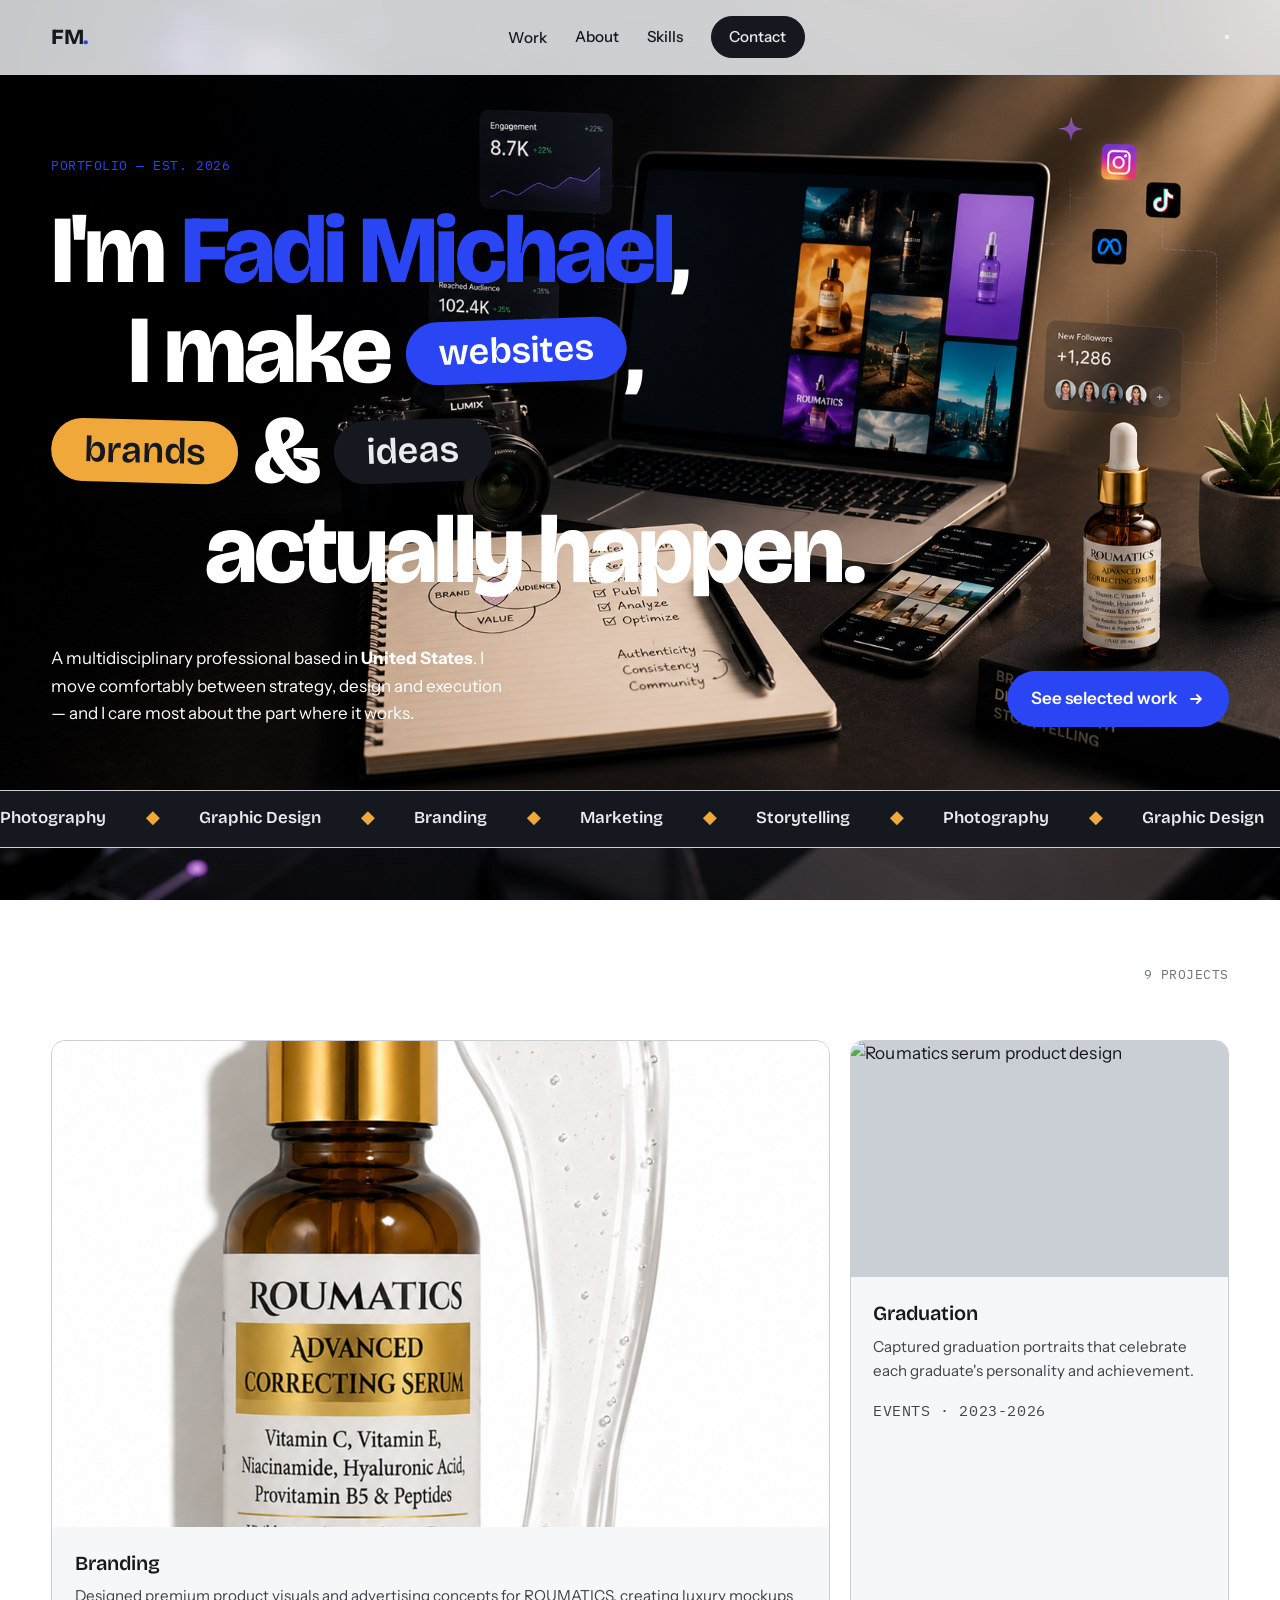
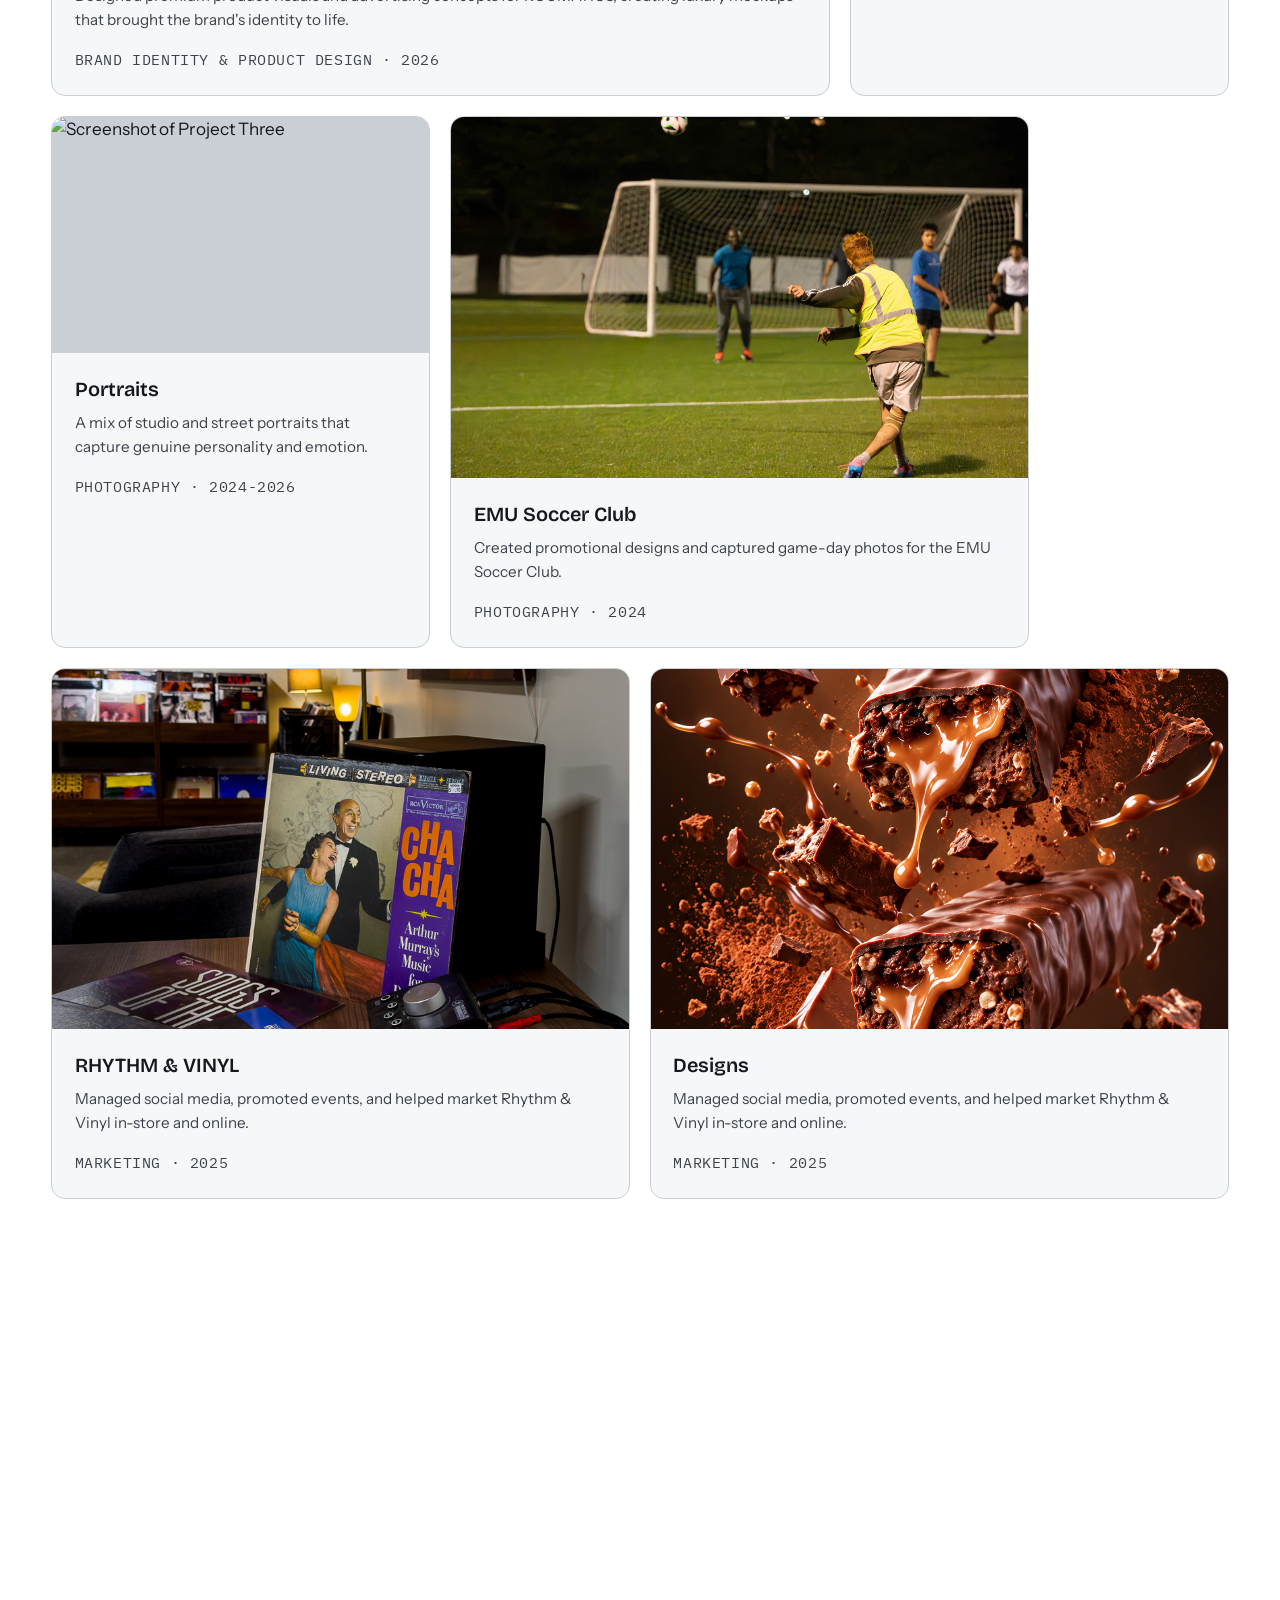
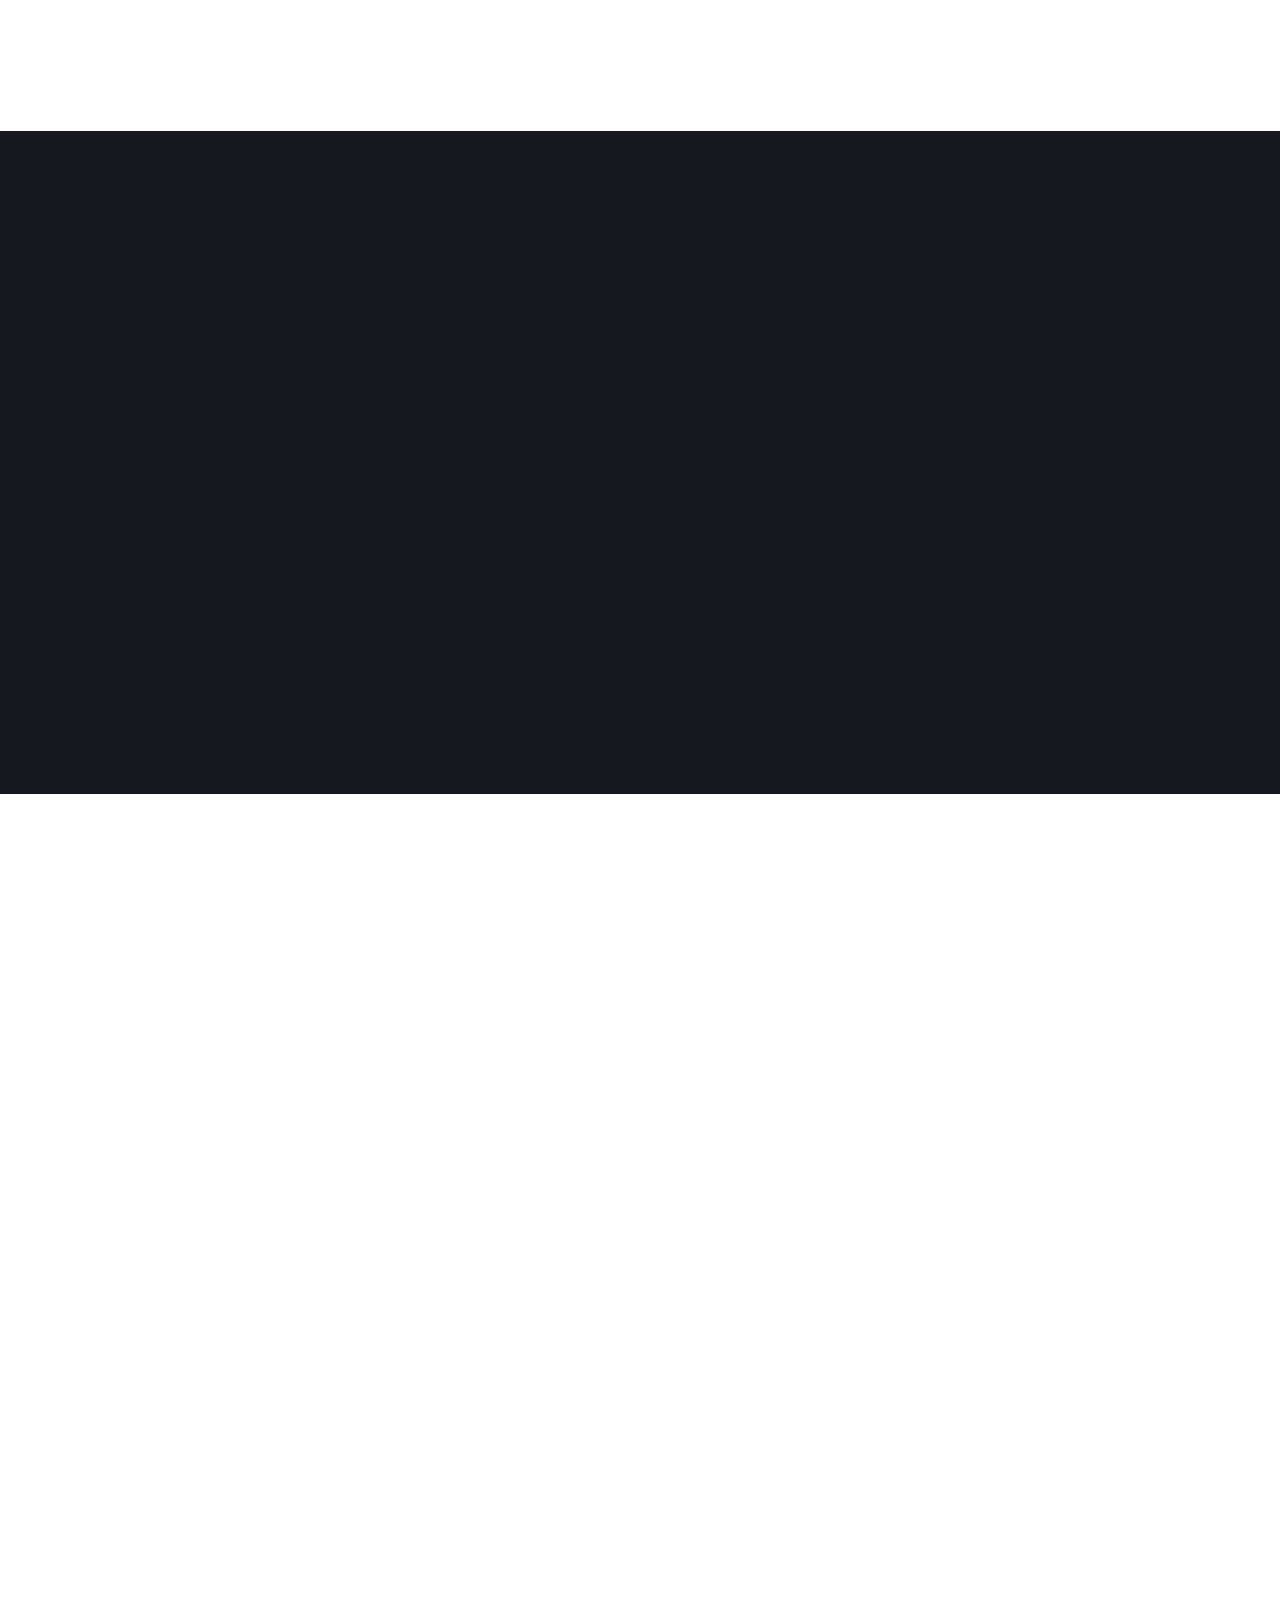
==== index.html @ 465bba5f "Move files to root" ====
<!DOCTYPE html>
<html lang="en">
<head>
  <meta charset="UTF-8" />
  <meta name="viewport" content="width=device-width, initial-scale=1.0" />
  <title>Fadi Michael — Portfolio</title>
  <meta name="description" content="Portfolio of Fadi Michael — photography, design, video, websites, and marketing." />
 
  <!-- Fonts -->
  <link rel="preconnect" href="https://fonts.googleapis.com" />
  <link rel="preconnect" href="https://fonts.gstatic.com" crossorigin />
  <link
    href="https://fonts.googleapis.com/css2?family=Bricolage+Grotesque:opsz,wght@12..96,400;12..96,600;12..96,800&family=Instrument+Sans:wght@400;500;600&family=IBM+Plex+Mono:wght@400;500&display=swap"
    rel="stylesheet"
  />
 
  <link rel="stylesheet" href="styles.css" />
</head>
<body>
 
  <!-- ============ HEADER ============ -->
  <header class="site-header">
    <a class="logo" href="#top">FM<span class="logo-dot">.</span></a>
    <nav class="site-nav" aria-label="Main navigation">
      <div class="nav-item">
        <a href="#work">Work</a>
        <div class="nav-menu">
          <a href="project-one.html">Branding</a>
          <a href="project-two.html">Graduation</a>
          <a href="project-three.html">Portraits</a>
          <a href="project-four.html">EMU Soccer Club</a>
          <a href="project-five.html">Rhythm &amp; Vinyl</a>
          <a href="project-six.html">Designs</a>
          <a href="project-seven.html">Street Photography</a>
          <a href="project-eight.html">Product Photography</a>
        </div>
      </div>
      <a href="#about">About</a>
      <a href="#skills">Skills</a>
      <a href="#contact" class="nav-cta">Contact</a>
    </nav>
    <button class="nav-toggle" aria-expanded="false" aria-label="Open menu">
      <span></span><span></span>
    </button>
  </header>
 
  <main id="top">
 
    <!-- ============ HERO ============ -->
    <section class="hero">
      <p class="hero-eyebrow mono">Portfolio — est. 2026</p>
 
      <h1 class="hero-headline">
        <span class="line">I'm <em>Fadi Michael</em>,</span>
        <span class="line">I make <span class="chip chip-blue">websites</span>,</span>
        <span class="line"><span class="chip chip-amber">brands</span> &amp; <span class="chip chip-ink">ideas</span></span>
        <span class="line">actually happen.</span>
      </h1>
 
      <div class="hero-foot">
        <p class="hero-blurb">
          A multidisciplinary professional based in <strong>United States</strong>.
          I move comfortably between strategy, design and execution —
          and I care most about the part where it works.
        </p>
        <a class="hero-cta" href="#work">
          See selected work
          <svg width="18" height="18" viewBox="0 0 18 18" fill="none" aria-hidden="true">
            <path d="M4 9h10m0 0-4-4m4 4-4 4" stroke="currentColor" stroke-width="1.8" stroke-linecap="round" stroke-linejoin="round"/>
          </svg>
        </a>
      </div>
    </section>
 
    <!-- ============ DISCIPLINE STRIP ============ -->
    <div class="marquee" aria-hidden="true">
      <div class="marquee-track">
        <span>Photography</span><span>◆</span>
        <span>Graphic Design</span><span>◆</span>
        <span>Branding</span><span>◆</span>
        <span>Marketing</span><span>◆</span>
        <span>Storytelling</span><span>◆</span>
        <span>Photography</span><span>◆</span>
        <span>Graphic Design</span><span>◆</span>
        <span>Branding</span><span>◆</span>
        <span>Marketing</span><span>◆</span>
        <span>Storytelling</span><span>◆</span>
      </div>
    </div>
 
    <!-- ============ WORK ============ -->
<section class="section" id="work">
  <div class="section-head">
    <h2>Selected work</h2>
    <p class="mono section-count">9 projects</p>
  </div>

  <div class="work-grid">

    <article class="work-card size-l">
      <a class="work-link" href="project-one.html">
        <div class="work-media">
          <img src="images/project-one/01.png" alt="Roumatics serum product design" loading="lazy" />
          <div class="work-overlay">
            <span class="overlay-btn">Visit site
              <svg width="14" height="14" viewBox="0 0 14 14" fill="none" aria-hidden="true">
                <path d="M3 11 11 3M5 3h6v6" stroke="currentColor" stroke-width="1.8" stroke-linecap="round" stroke-linejoin="round"/>
              </svg>
            </span>
          </div>
        </div>
        <div class="work-info">
          <h3><span class="u">Branding</span></h3>
          <p><span class="u">Designed premium product visuals and advertising concepts for ROUMATICS, creating luxury mockups that brought the brand's identity to life.</span></p>
          <p class="mono work-tags">Brand Identity & Product Design · 2026</p>
        </div>
      </a>
    </article>

    <article class="work-card size-s">
      <a class="work-link" href="project-two.html">
        <div class="work-media">
          <img src="images/project-two/01.jpg" alt="Roumatics serum product design" loading="lazy" />
          <div class="work-overlay">
            <span class="overlay-btn">Visit site
              <svg width="14" height="14" viewBox="0 0 14 14" fill="none" aria-hidden="true">
                <path d="M3 11 11 3M5 3h6v6" stroke="currentColor" stroke-width="1.8" stroke-linecap="round" stroke-linejoin="round"/>
              </svg>
            </span>
          </div>
        </div>
        <div class="work-info">
          <h3><span class="u">Graduation </span></h3>
          <p><span class="u">Captured graduation portraits that celebrate each graduate's personality and achievement.</span></p>
          <p class="mono work-tags">Events · 2023-2026</p>
        </div>
      </a>
    </article>

    <article class="work-card size-s card-light">
      <a class="work-link" href="project-three.html">
        <div class="work-media">
          <img src="images/project-three/01.JPG" alt="Screenshot of Project Three" loading="lazy" />
          <div class="work-overlay">
            <span class="overlay-btn">Visit site
              <svg width="14" height="14" viewBox="0 0 14 14" fill="none" aria-hidden="true">
                <path d="M3 11 11 3M5 3h6v6" stroke="currentColor" stroke-width="1.8" stroke-linecap="round" stroke-linejoin="round"/>
              </svg>
            </span>
          </div>
        </div>
        <div class="work-info">
          <h3><span class="u">Portraits</span></h3>
          <p><span class="u">A mix of studio and street portraits that capture genuine personality and emotion.</span></p>
          <p class="mono work-tags">Photography · 2024-2026</p>
        </div>
      </a>
    </article>

    <article class="work-card size-m">
      <a class="work-link" href="project-four.html">
        <div class="work-media">
          <img src="images/project-four/01.jpg" alt="Screenshot of Project Four" loading="lazy" />
          <div class="work-overlay">
            <span class="overlay-btn">Visit site
              <svg width="14" height="14" viewBox="0 0 14 14" fill="none" aria-hidden="true">
                <path d="M3 11 11 3M5 3h6v6" stroke="currentColor" stroke-width="1.8" stroke-linecap="round" stroke-linejoin="round"/>
              </svg>
            </span>
          </div>
        </div>
        <div class="work-info">
          <h3><span class="u">EMU Soccer Club</span></h3>
          <p><span class="u">Created promotional designs and captured game-day photos for the EMU Soccer Club.</span></p>
          <p class="mono work-tags">Photography · 2024</p>
        </div>
      </a>
    </article>

    <article class="work-card size-m">
      <a class="work-link" href="project-five.html">
        <div class="work-media">
          <img src="images/project-five/1.jpg" alt="Screenshot of Project Five" loading="lazy" />
          <div class="work-overlay">
            <span class="overlay-btn">Visit site
              <svg width="14" height="14" viewBox="0 0 14 14" fill="none" aria-hidden="true">
                <path d="M3 11 11 3M5 3h6v6" stroke="currentColor" stroke-width="1.8" stroke-linecap="round" stroke-linejoin="round"/>
              </svg>
            </span>
          </div>
        </div>
        <div class="work-info">
          <h3><span class="u">RHYTHM & VINYL</span></h3>
          <p><span class="u">Managed social media, promoted events, and helped market Rhythm & Vinyl in-store and online.</span></p>
          <p class="mono work-tags">Marketing · 2025</p>
        </div>
      </a>
    </article>

    <article class="work-card size-m">
      <a class="work-link" href="project-six.html">
        <div class="work-media">
          <img src="images/project-six/02.png" alt="Screenshot of Project project-six" loading="lazy" />
          <div class="work-overlay">
            <span class="overlay-btn">Visit site
              <svg width="14" height="14" viewBox="0 0 14 14" fill="none" aria-hidden="true">
                <path d="M3 11 11 3M5 3h6v6" stroke="currentColor" stroke-width="1.8" stroke-linecap="round" stroke-linejoin="round"/>
              </svg>
            </span>
          </div>
        </div>
        <div class="work-info">
          <h3><span class="u">Designs</span></h3>
          <p><span class="u">Managed social media, promoted events, and helped market Rhythm & Vinyl in-store and online.</span></p>
          <p class="mono work-tags">Marketing · 2025</p>
        </div>
      </a>
    </article>

    <article class="work-card size-s">
      <a class="work-link" href="project-seven.html">
        <div class="work-media">
          <img src="images/project-seven/_DUC9323.jpg" alt="Screenshot of Project Seven" loading="lazy" />
          <div class="work-overlay">
            <span class="overlay-btn">Visit site
              <svg width="14" height="14" viewBox="0 0 14 14" fill="none" aria-hidden="true">
                <path d="M3 11 11 3M5 3h6v6" stroke="currentColor" stroke-width="1.8" stroke-linecap="round" stroke-linejoin="round"/>
              </svg>
            </span>
          </div>
        </div>
        <div class="work-info">
          <h3><span class="u">Street Photography</span></h3>
          <p><span class="u">Capturing authentic moments and everyday stories through candid street photography.</span></p>
          <p class="mono work-tags">Photography · 2024</p>
        </div>
      </a>
    </article>

    <article class="work-card size-s">
      <a class="work-link" href="project-eight.html">
        <div class="work-media">
          <img src="images/project-eight/_DSC1455.jpg" alt="Screenshot of Project Eight" loading="lazy" />
          <div class="work-overlay">
            <span class="overlay-btn">Visit site
              <svg width="14" height="14" viewBox="0 0 14 14" fill="none" aria-hidden="true">
                <path d="M3 11 11 3M5 3h6v6" stroke="currentColor" stroke-width="1.8" stroke-linecap="round" stroke-linejoin="round"/>
              </svg>
            </span>
          </div>
        </div>
        <div class="work-info">
          <h3><span class="u">Product Photography</span></h3>
          <p><span class="u">Creating clean and visually engaging product images that highlight details, design, and brand identity</span></p>
          <p class="mono work-tags">Photography · 2024</p>
        </div>
      </a>
    </article>

  </div>
</section>
    <!-- ============ ABOUT ============ -->
    <section class="section section-about" id="about">
      <div class="about-grid">
        <div class="about-portrait">
          <div class="portrait-frame">
            <img src="images/fadi.jpg" alt="Portrait of Fadi Michael" />
          </div>
        </div>
        <div class="about-text">
          <h2>About</h2>
          <p>
            I'm a visual storyteller and builder based in the US. My work spans
            photography, graphic and product design, video editing, and building
            websites — including this one, which I coded from scratch, line by
            line. I don't just imagine ideas; I make them.
          </p>
          <p>
            My background in marketing shapes everything I create. A photo, a
            product, a video, or a webpage isn't finished when it looks good —
            it's finished when it connects with people and moves them to act.
            This portfolio is my journey, my range, and the standard I hold my
            work to.
          </p>
          <ul class="about-facts mono">
            <li><span>Location</span>United States</li>
            <li><span>Experience</span>4 years</li>
            <li><span>Currently</span>Open to work</li>
          </ul>
        </div>
      </div>
    </section>
 
    <!-- ============ SKILLS ============ -->
    <section class="section" id="skills">
      <div class="section-head">
        <h2>What I Do</h2>
      </div>
    
      <div class="skills-grid">
        <div class="skill">
          <h3>Branding & Marketing Strategy</h3>
          <p>I develop marketing strategies that help brands connect with their audience through thoughtful branding, campaign planning, and digital marketing.</p>
        </div>
    
        <div class="skill">
          <h3>Graphic Design & Visual Identity</h3>
          <p>I create clean, modern visuals including logos, social media content, advertisements, and brand assets that communicate a consistent identity.</p>
        </div>
    
        <div class="skill">
          <h3>Photography & Creative Direction</h3>
          <p>I produce professional product and lifestyle photography, combining lighting, composition, and editing to create visuals that capture attention.</p>
        </div>
    
        <div class="skill">
          <h3>Web Design & Front-End Development</h3>
          <p>I build responsive websites using HTML, CSS, and JavaScript, focusing on user experience, performance, and modern design principles.</p>
        </div>
      </div>
    </section>
 
    <!-- ============ CONTACT ============ -->
    <section class="section section-contact" id="contact">
      <h2 class="contact-headline">Let's make<br />something <em>happen</em>.</h2>
      <a class="contact-email" href="mailto:fadimichaelmedia@gmail.com">Email</a>
      <div class="contact-links mono">
        <a href="https://www.linkedin.com/in/fadi-michael-1644162bb" target="_blank" rel="noopener">LinkedIn</a>
        <a href="https://www.instagram.com/FADI.M.PHOTOGRAPHY" target="_blank" rel="noopener">Instagram</a>
        <a href="cv/fadi-michael-cv.pdf" target="_blank" rel="noopener">CV / Resume</a>
      </div>
 
  <footer class="site-footer mono">
    <p>© <span id="year"></span> Fadi Michael</p>
    <p>Built by hand, with care.</p>
  </footer>
 
  <script src="script.js"></script>
</body>
</html>
---- styles.css ----
/* ============================================================
   FACETS — portfolio starter
   Palette
   --paper   #E9ECEE  cool gallery gray
   --ink     #15191F  deep ink (text)
   --blue    #2A46F4  electric ultramarine (primary accent)
   --amber   #F0A83B  warm counterpoint (use sparingly)
   --line    #C9CFD4  hairline gray
   ============================================================ */

   :root {
    --paper: #e9ecee;
    --ink: #15191f;
    --blue: #2a46f4;
    --amber: #f0a83b;
    --line: #c9cfd4;
    --card: #f6f7f8;
  
    --font-display: "Bricolage Grotesque", sans-serif;
    --font-body: "Instrument Sans", sans-serif;
    --font-mono: "IBM Plex Mono", monospace;
  
    --pad: clamp(1.25rem, 4vw, 4rem);
    --radius: 14px;
  }
  
  * { box-sizing: border-box; margin: 0; padding: 0; }
  
  html { scroll-behavior: smooth; }
  
  body {
    background-image: url("images/page-background.png");
    background-size: cover;
    background-position: center;
    background-repeat: no-repeat;
    background-attachment: fixed;
    color: var(--ink);
    font-family: var(--font-body);
    font-size: 1.0625rem;
    line-height: 1.6;
    -webkit-font-smoothing: antialiased;
  }
  
  .mono {
    font-family: var(--font-mono);
    font-size: 0.8125rem;
    letter-spacing: 0.04em;
    text-transform: uppercase;
  }
  
  a { color: inherit; }
  
  :focus-visible {
    outline: 2px solid var(--blue);
    outline-offset: 3px;
    border-radius: 2px;
  }
  
  h1, h2, h3 { font-family: var(--font-display); }
  
  /* ============ HEADER ============ */
  
  .site-header {
    position: sticky;
    top: 0;
    z-index: 50;
    display: flex;
    align-items: center;
    justify-content: space-between;
    padding: 1rem var(--pad);
    background: color-mix(in srgb, var(--paper) 85%, transparent);
    backdrop-filter: blur(10px);
    border-bottom: 1px solid var(--line);
  }
  
  .logo {
    font-family: var(--font-display);
    font-weight: 800;
    font-size: 1.35rem;
    text-decoration: none;
    letter-spacing: -0.02em;
  }
  .logo-dot { color: var(--blue); }
  
  .site-nav {
    display: flex;
    gap: 1.75rem;
    align-items: center;
}
  
  .site-nav a {
    text-decoration: none;
    font-weight: 500;
    font-size: 0.95rem;
    position: relative;
  }
  .site-nav a:not(.nav-cta)::after {
    content: "";
    position: absolute;
    left: 0; bottom: -4px;
    width: 100%; height: 2px;
    background: var(--blue);
    transform: scaleX(0);
    transform-origin: left;
    transition: transform 0.25s ease;
  }
  .site-nav a:not(.nav-cta):hover::after { transform: scaleX(1); }
  
  .nav-cta {
    background: var(--ink);
    color: var(--paper);
    padding: 0.5rem 1.1rem;
    border: 1px solid var(--ink);
    border-radius: 999px;
    transition: background 0.2s ease, border-color 0.2s ease;
  }
  
  .nav-cta:hover {
    background: var(--blue);
    border-color: var(--blue);
  }

  /* ============ NAV — WORK DROPDOWN ============ */

  .nav-item {
    position: relative;
  }

  .nav-menu {
    position: absolute;
    top: 100%;
    left: 50%;
    transform: translate(-50%, 6px);
    margin-top: 0.75rem;
    display: flex;
    flex-direction: column;
    gap: 0.15rem;
    min-width: 200px;
    padding: 0.5rem;
    background: var(--paper);
    border: 1px solid var(--line);
    border-radius: 12px;
    box-shadow: 0 16px 32px rgba(21, 25, 31, 0.12);
    opacity: 0;
    visibility: hidden;
    transition: opacity 0.2s ease, transform 0.2s ease, visibility 0.2s ease;
  }

  .nav-item:hover .nav-menu,
  .nav-item:focus-within .nav-menu {
    opacity: 1;
    visibility: visible;
    transform: translate(-50%, 0);
  }

  .nav-menu a {
    font-weight: 500;
    padding: 0.5rem 0.75rem;
    border-radius: 8px;
    white-space: nowrap;
  }

  .nav-menu a::after { display: none; content: none; }

  .nav-menu a:hover {
    background: color-mix(in srgb, var(--blue) 10%, transparent);
  }

  /* ============ HERO ============ */
  
  .hero {
    padding: clamp(3rem, 9vh, 7rem) var(--pad) clamp(3rem, 7vh, 5rem);
    background-image: url("images/background.png");
    background-size: cover;
    background-position: center;
    background-repeat: no-repeat;
  }
  
  .hero-eyebrow { color: var(--blue); margin-bottom: 1.5rem; }
  
  .hero-headline {
    font-size: clamp(2.4rem, 7.5vw, 6rem);
    font-weight: 800;
    line-height: 1.04;
    letter-spacing: -0.03em;
    max-width: 18ch;
    color: #ffffff
  }
  .hero-headline em {
    font-style: normal;
    color: var(--blue);
  }
  .hero-headline .line {
    display: block;
    opacity: 0;
    transform: translateY(0.4em);
    animation: rise 0.7s cubic-bezier(0.2, 0.7, 0.2, 1) forwards;
  }
  .hero-headline .line:nth-child(2) { animation-delay: 0.1s; padding-left: 0.8em; }
  .hero-headline .line:nth-child(3) { animation-delay: 0.2s; }
  .hero-headline .line:nth-child(4) { animation-delay: 0.3s; padding-left: 1.6em; }
  
  @keyframes rise {
    to { opacity: 1; transform: translateY(0); }
  }
  
  /* Chips — the signature element */
  .chip {
    display: inline-block;
    font-size: 0.38em;
    font-weight: 600;
    letter-spacing: 0;
    vertical-align: middle;
    padding: 0.35em 0.9em;
    border-radius: 999px;
    transform: rotate(-2deg) translateY(-0.15em);
    transition: transform 0.2s ease;
  }
  .chip:hover { transform: rotate(2deg) translateY(-0.25em) scale(1.05); }
  .chip-blue  { background: var(--blue);  color: #fff; }
  .chip-amber { background: var(--amber); color: var(--ink); transform: rotate(1.5deg) translateY(-0.15em); }
  .chip-ink   { background: var(--ink);   color: var(--paper); }
  
  .hero-foot {
    display: flex;
    align-items: flex-end;
    justify-content: space-between;
    gap: 2rem;
    margin-top: clamp(2rem, 5vh, 3.5rem);
    flex-wrap: wrap;
  }
  
  .hero-blurb { max-width: 42ch; color: #ffffff; }
  
  .hero-cta {
    display: inline-flex;
    align-items: center;
    gap: 0.6rem;
    text-decoration: none;
    font-weight: 600;
    background: var(--blue);
    color: #fff;
    padding: 0.9rem 1.5rem;
    border-radius: 999px;
    transition: transform 0.2s ease, background 0.2s ease;
    white-space: nowrap;
  }
  .hero-cta:hover { transform: translateY(-2px); background: #1d34cf; }
  
  /* ============ MARQUEE ============ */
  
  .marquee {
    overflow: hidden;
    border-top: 1px solid var(--line);
    border-bottom: 1px solid var(--line);
    padding: 0.9rem 0;
    background: var(--ink);
    color: var(--paper);
  }
  .marquee-track {
    display: flex;
    gap: 2.5rem;
    width: max-content;
    font-family: var(--font-display);
    font-weight: 600;
    font-size: 1.05rem;
    animation: scroll 22s linear infinite;
  }
  .marquee-track span:nth-child(even) { color: var(--amber); }
  
  @keyframes scroll {
    to { transform: translateX(-50%); }
  }
  
  /* ============ SECTIONS ============ */
  
  .section { padding: clamp(3.5rem, 9vh, 6.5rem) var(--pad); }
  
  .section-head {
    display: flex;
    align-items: baseline;
    justify-content: space-between;
    margin-bottom: 2.5rem;
  }
  .section-head h2 {
    font-size: clamp(1.8rem, 4vw, 2.8rem);
    font-weight: 800;
    letter-spacing: -0.02em;
    color: #ffffff;
  }
  
  .about-text h2 {
    font-size: clamp(1.8rem, 4vw, 2.8rem);
    font-weight: 800;
    letter-spacing: -0.02em;
  }
  
  .section-count { color: #6a727c; }
  
  /* ============ WORK GRID ============ */
  
  .work-grid {
    display: grid;
    grid-template-columns: repeat(6, 1fr);
    gap: 1.25rem;
  }
  .size-l { grid-column: span 4; }
  .size-m { grid-column: span 3; }
  .size-s { grid-column: span 2; }
  
  .work-card {
    background: var(--card);
    border: 1px solid var(--line);
    border-radius: var(--radius);
    overflow: hidden;
    transition: transform 0.25s ease, box-shadow 0.25s ease;
  }
  .work-card:hover {
    transform: translateY(-4px);
    box-shadow: 0 14px 30px rgba(21, 25, 31, 0.1);
  }
  
  .work-link {
    display: block;
    text-decoration: none;
    color: inherit;
    height: 100%;
  }
  
  .work-media {
    position: relative;           /* anchors the overlay */
    aspect-ratio: 16 / 10;
    background: var(--line);      /* shows while the image loads */
    overflow: hidden;
  }
  .work-media img {
    width: 100%;
    height: 100%;
    object-fit: cover;
    display: block;
    transform: scale(1.01);
    transition: transform 0.5s cubic-bezier(0.2, 0.7, 0.2, 1), filter 0.4s ease;
  }
  
  /* --- Hover overlay --- */
  .work-overlay {
    position: absolute;
    inset: 0;
    display: grid;
    place-items: center;
    background: linear-gradient(
      to top,
      rgba(21, 25, 31, 0.75) 0%,
      rgba(21, 25, 31, 0.25) 60%,
      rgba(21, 25, 31, 0.05) 100%
    );
    opacity: 0;
    transition: opacity 0.35s ease;
  }
  
  .overlay-btn {
    display: inline-flex;
    align-items: center;
    gap: 0.5rem;
    font-weight: 600;
    font-size: 0.95rem;
    background: var(--paper);
    color: var(--ink);
    padding: 0.65rem 1.25rem;
    border-radius: 999px;
    transform: translateY(14px);
    opacity: 0;
    transition: transform 0.35s cubic-bezier(0.2, 0.7, 0.2, 1),
                opacity 0.35s ease,
                background 0.2s ease, color 0.2s ease;
  }
  
  /* Trigger on hover AND on keyboard focus */
  .work-link:hover .work-overlay,
  .work-link:focus-visible .work-overlay {
    opacity: 1;
  }
  .work-link:hover .overlay-btn,
  .work-link:focus-visible .overlay-btn {
    transform: translateY(0);
    opacity: 1;
  }
  .work-link:hover .work-media img,
  .work-link:focus-visible .work-media img {
    transform: scale(1.07);
  }
  .overlay-btn:hover { background: var(--blue); color: #fff; }
  
  .work-info { padding: 1.25rem 1.4rem 1.5rem; }
  .work-info h3 { font-size: 1.25rem; font-weight: 600; margin-bottom: 0.35rem; }
  .work-info p { color: #3c434c; font-size: 0.95rem; }
  .work-tags { margin-top: 0.9rem; color: #6a727c; }
  
  
  
  /* --- Animated underline on card hover --- */
  .work-link .u {
    background-image: linear-gradient(var(--blue), var(--blue));
    background-repeat: no-repeat;
    background-position: 0 100%;
    background-size: 0% 2px;
    padding-bottom: 2px;
    box-decoration-break: clone;      /* underlines every line if text wraps */
    -webkit-box-decoration-break: clone;
    transition: background-size 0.45s cubic-bezier(0.2, 0.7, 0.2, 1);
  }
  .work-info p .u {
    background-image: linear-gradient(var(--amber), var(--amber));
    transition-delay: 0.08s;          /* description follows the title */
  }
  .work-link:hover .u,
  .work-link:focus-visible .u {
    background-size: 100% 2px;
  }
  
  /* ============ ABOUT ============ */
  
  .section-about {
    background: var(--ink);
    color: var(--paper);
  }
  
  .about-grid {
    display: grid;
    grid-template-columns: minmax(220px, 1fr) 2fr;
    gap: clamp(2rem, 5vw, 4.5rem);
    align-items: start;
  }
  
  .portrait-frame {
    aspect-ratio: 4 / 5;
    border-radius: var(--radius);
    background: linear-gradient(160deg, #2a46f4 0%, #15191f 80%);
    border: 1px solid #2c333d;
    display: grid;
    place-items: center;
    color: #9aa3ae;
    transform: rotate(-1.5deg);
    overflow: hidden;
  }
  .portrait-frame img {
    width: 100%;
    height: 100%;
    object-fit: cover;
    border-radius: inherit;
    display: block;
  }
  
  .about-text h2 { margin-bottom: 1.25rem; }
  .about-text p { max-width: 55ch; margin-bottom: 1rem; color: #c6ccd3; }
  
  .about-facts {
    list-style: none;
    margin-top: 2rem;
    border-top: 1px solid #2c333d;
  }
  .about-facts li {
    display: flex;
    justify-content: space-between;
    gap: 1rem;
    padding: 0.8rem 0;
    border-bottom: 1px solid #2c333d;
  }
  .about-facts li span { color: #7e8894; }
  
  /* ============ SKILLS ============ */
  
  .skills-grid {
    display: grid;
    grid-template-columns: repeat(auto-fit, minmax(240px, 1fr));
    gap: 1.25rem;
  }
  .skill {
    background: var(--card);
    border: 1px solid var(--line);
    border-radius: var(--radius);
    padding: 1.5rem;
    transition: border-color 0.2s ease;
  }
  .skill:hover { border-color: var(--blue); }
  .skill h3 { font-size: 1.15rem; font-weight: 600; margin-bottom: 0.5rem; }
  .skill p { color: #3c434c; font-size: 0.95rem; }
  

  /* ============ CONTACT ============ */
  
  .section-contact { text-align: center; }
  
  .contact-headline {
    font-size: clamp(2.4rem, 7vw, 5.5rem);
    font-weight: 800;
    letter-spacing: -0.03em;
    line-height: 1.05;
    color: #ffffff
  }
  .contact-headline em {
    font-style: normal;
    color: var(--blue);
  }
  
  .contact-email {
    display: inline-block;
    margin-top: 2rem;
    font-family: var(--font-display);
    font-size: clamp(1.2rem, 3vw, 1.8rem);
    font-weight: 600;
    text-decoration-color: var(--amber);
    text-decoration-thickness: 3px;
    text-underline-offset: 6px;
    color: #ffffff;
  }
  .contact-email:hover { color: var(--blue); }
  
  .contact-links {
    display: flex;
    justify-content: center;
    flex-wrap: wrap;
    gap: 2rem;
    margin-top: 2.5rem;
    color: #ffffff;
  }
  .contact-links a { text-decoration: none; }
  .contact-links a:hover { color: var(--blue); }
  
  /* ============ FOOTER ============ */
  
  .site-footer {
    display: flex;
    justify-content: space-between;
    flex-wrap: wrap;
    gap: 1rem;
    padding: 1.5rem var(--pad);
    border-top: 1px solid var(--line);
    color: #ffffff;
  }
  
  /* ============ SCROLL REVEAL ============ */
  
  .reveal {
    opacity: 0;
    transform: translateY(24px);
    transition: opacity 0.6s ease, transform 0.6s ease;
  }
  .reveal.visible {
    opacity: 1;
    transform: none;
  }
  
  /* ============ RESPONSIVE ============ */
  
  @media (max-width: 860px) {
    .work-grid { grid-template-columns: 1fr 1fr; }
    .size-l, .size-m, .size-s { grid-column: span 2; }
    .about-grid { grid-template-columns: 1fr; }
    .about-portrait { max-width: 320px; }
  
    .site-nav {
      position: fixed;
      inset: 0;
      background: var(--paper);
      flex-direction: column;
      justify-content: center;
      font-size: 1.4rem;
      transform: translateY(-100%);
      transition: transform 0.3s ease;
    }
    .site-nav.open { transform: translateY(0); }
  
    .nav-toggle {
      display: grid;
      gap: 6px;
      background: none;
      border: none;
      cursor: pointer;
      z-index: 60;
      padding: 6px;
    }
    .nav-toggle span {
      width: 26px;
      height: 2px;
      background: var(--ink);
      transition: transform 0.25s ease;
    }
    .nav-toggle[aria-expanded="true"] span:first-child { transform: translateY(4px) rotate(45deg); }
    .nav-toggle[aria-expanded="true"] span:last-child { transform: translateY(-4px) rotate(-45deg); }

    .nav-item {
      display: flex;
      flex-direction: column;
      align-items: center;
    }

    .nav-menu {
      position: static;
      opacity: 1;
      visibility: visible;
      transform: none;
      box-shadow: none;
      border: none;
      background: none;
      margin-top: 0.5rem;
      padding: 0;
      align-items: center;
      gap: 0.5rem;
    }

    .nav-menu a {
      font-size: 0.95rem;
      padding: 0.15rem 0;
    }
  }
  
  /* ============ REDUCED MOTION ============ */
  
  @media (prefers-reduced-motion: reduce) {
    html { scroll-behavior: auto; }
    .hero-headline .line { animation: none; opacity: 1; transform: none; }
    .marquee-track { animation: none; }
    .reveal { opacity: 1; transform: none; transition: none; }
    * { transition-duration: 0.01ms !important; }
  }
  
  /* ============================================================
     PROJECT DETAIL PAGES (project-one.html etc.)
     ============================================================ */
  
  .project-hero {
    padding: clamp(3rem, 8vh, 5.5rem) var(--pad) clamp(2rem, 5vh, 3.5rem);
    max-width: 60rem;
  }
  
  .back-link {
    display: inline-block;
    text-decoration: none;
    color: #6a727c;
    margin-bottom: 2rem;
    transition: color 0.2s ease;
  }
  .back-link:hover { color: var(--blue); }
  
  .project-title {
    font-size: clamp(2.4rem, 6.5vw, 5rem);
    font-weight: 800;
    letter-spacing: -0.03em;
    line-height: 1.05;
  }
  
  .project-intro {
    margin-top: 1.25rem;
    max-width: 55ch;
    font-size: 1.15rem;
    color: #3c434c;
  }
  
  .project-meta {
    list-style: none;
    display: flex;
    flex-wrap: wrap;
    gap: 2.5rem;
    margin-top: 2.5rem;
    padding-top: 1.5rem;
    border-top: 1px solid var(--line);
  }
  .project-meta li { display: grid; gap: 0.25rem; }
  .project-meta li span { color: #6a727c; }
  
  /* --- Page-load rise animation (project hero) --- */
  
  .ph-rise {
    opacity: 0;
    transform: translateY(0.4em);
    animation: rise 0.7s cubic-bezier(0.2, 0.7, 0.2, 1) forwards;
  }
  .project-title.ph-rise  { animation-delay: 0.08s; }
  .project-intro.ph-rise  { animation-delay: 0.18s; }
  .project-meta.ph-rise   { animation-delay: 0.28s; }
  
  /* --- Image deck: stacked cards you can flip through --- */
  
  .deck-section {
    padding: clamp(1rem, 3vh, 2rem) var(--pad) clamp(3rem, 7vh, 5rem);
    text-align: center;
  }
  
  .deck {
    position: relative;
    max-width: 760px;
    aspect-ratio: 4 / 3;
    margin: 0 auto;
  }
  
  .deck-card {
    position: absolute;
    inset: 0;
    width: 100%;
    height: 100%;
    object-fit: cover;
    border-radius: var(--radius);
    box-shadow: 0 18px 45px rgba(21, 25, 31, 0.22);
    cursor: zoom-in;
    opacity: 0;
    transform: translateY(50px);
    transition: transform 0.55s cubic-bezier(0.2, 0.7, 0.2, 1),
                opacity 0.45s ease;
  }
  
  .deck-controls {
    display: flex;
    align-items: center;
    justify-content: center;
    gap: 1.5rem;
    margin-top: 2rem;
  }
  
  .deck-btn {
    width: 46px;
    height: 46px;
    border-radius: 999px;
    border: 1px solid var(--line);
    background: var(--card);
    color: var(--ink);
    font-size: 1.15rem;
    cursor: pointer;
    transition: background 0.2s ease, color 0.2s ease, transform 0.2s ease;
  }
  .deck-btn:hover {
    background: var(--ink);
    color: var(--paper);
    transform: translateY(-2px);
  }
  
  .deck-count { color: #6a727c; min-width: 4ch; }
  .deck-hint {
    color: #9aa3ae;
    margin-top: 1rem;
    width: 100%;
    text-align: center;
    display: block;
  }  
  /* --- Story + optional video --- */
  
  .project-story {
    max-width: 62ch;
    margin: 0 auto;
    padding: 0 var(--pad) clamp(3rem, 7vh, 4.5rem);
    text-align: center;
    font-size: 1.15rem;
    color: #3c434c;
  }
  
  .project-video {
    padding: 0 var(--pad) clamp(3rem, 7vh, 5rem);
    max-width: 900px;
    margin: 0 auto;
  }
  .project-video video {
    width: 100%;
    display: block;
    border-radius: var(--radius);
    border: 1px solid var(--line);
  }
  
  /* --- Lightbox slideshow (full-screen, arrow through images) --- */
  
  .lightbox {
    position: fixed;
    inset: 0;
    z-index: 100;
    display: grid;
    place-items: center;
    padding: 3.5rem 4.5rem;
    background: rgba(21, 25, 31, 0.94);
    opacity: 0;
    pointer-events: none;
    transition: opacity 0.25s ease;
  }
  .lightbox.open { opacity: 1; pointer-events: auto; }
  
  .lightbox img {
    max-width: 100%;
    max-height: 85vh;
    border-radius: var(--radius);
  }
  
  .lb-close {
    position: absolute;
    top: 1.1rem;
    right: 1.4rem;
    background: none;
    border: none;
    color: var(--paper);
    font-size: 2.1rem;
    line-height: 1;
    cursor: pointer;
  }
  
  .lb-btn {
    position: absolute;
    top: 50%;
    transform: translateY(-50%);
    width: 50px;
    height: 50px;
    border-radius: 999px;
    border: 1px solid rgba(233, 236, 238, 0.3);
    background: rgba(233, 236, 238, 0.08);
    color: var(--paper);
    font-size: 1.25rem;
    cursor: pointer;
    transition: background 0.2s ease;
  }
  .lb-btn:hover { background: var(--blue); border-color: var(--blue); }
  .lb-prev { left: 1.25rem; }
  .lb-next { right: 1.25rem; }
  
  .lb-count {
    position: absolute;
    bottom: 1.25rem;
    left: 50%;
    transform: translateX(-50%);
    color: #9aa3ae;
  }
  
  @media (max-width: 640px) {
    .lightbox { padding: 3.5rem 0.75rem; }
    .lb-prev { left: 0.5rem; }
    .lb-next { right: 0.5rem; }
  }
  
  /* --- Next project footer link --- */
  
  .project-next {
    text-align: center;
    padding: clamp(3rem, 8vh, 5rem) var(--pad);
    border-top: 1px solid var(--line);
  }
  .project-next .mono { color: #6a727c; margin-bottom: 0.75rem; }
  
  .next-link {
    font-family: var(--font-display);
    font-size: clamp(1.8rem, 5vw, 3.2rem);
    font-weight: 800;
    letter-spacing: -0.02em;
    text-decoration: none;
    transition: color 0.2s ease;
  }
  .next-link:hover { color: var(--blue); }
  
  @media (prefers-reduced-motion: reduce) {
    .ph-rise { animation: none; opacity: 1; transform: none; }
    .deck-card { transition: opacity 0.2s ease; }
  }
  /* =========================================
   PROJECT THREE - WHITE HERO TEXT
========================================= */

.project-three .project-title {
  color: #ffffff;
}

.project-three .project-intro {
  color: #ffffff;
}

.project-three .project-meta,
.project-three .project-meta li,
.project-three .project-meta span {
  color: #ffffff;
}

.project-three .back-link {
  color: #ffffff;
}

.project-three .logo {
  color: #000000;
}
.project-three .site-nav a:not(.nav-cta) {
  color: #000000;
}
.project-three .nav-cta {
  background: #000000;
  color: #ffffff;
  border: 1px solid #000000;
}

.project-three .nav-cta:hover {
  background: var(--blue);
  border-color: var(--blue);
  color: #ffffff;
}
.project-three .project-meta {
  border-top: 1px solid rgba(255,255,255,0.18);
}
/* =========================================
   PROJECT THREE - STORY & NEXT PROJECT
========================================= */

.project-three .project-story,
.project-three .project-story p {
    color: #ffffff;
}

.project-three .project-next p {
    color: #ffffff;
}

.project-three .next-link {
    color: #ffffff;
}

.project-three .next-link:hover {
    color: #002aff;
}

/* =========================================
   PROJECT ONE - WHITE HERO TEXT
========================================= */

.project-one .project-title {
  color: #ffffff;
}

.project-one .project-intro {
  color: #ffffff;
}

.project-one .project-meta,
.project-one .project-meta li,
.project-one .project-meta span {
  color: #ffffff;
}

.project-one .project-meta {
  border-top: 1px solid rgba(255,255,255,0.18);
}

.project-one .back-link {
  color: #ffffff;
}

.project-one .project-story,
.project-one .project-story p {
  color: #ffffff;
}

.project-one .project-next p {
  color: #ffffff;
}

.project-one .next-link {
  color: #ffffff;
}

.project-one .next-link:hover {
  color: #002aff;
}

/* =========================================
   PROJECT TWO - WHITE HERO TEXT
========================================= */

.project-two .project-title {
  color: #ffffff;
}

.project-two .project-intro {
  color: #ffffff;
}

.project-two .project-meta,
.project-two .project-meta li,
.project-two .project-meta span {
  color: #ffffff;
}

.project-two .project-meta {
  border-top: 1px solid rgba(255,255,255,0.18);
}

.project-two .back-link {
  color: #ffffff;
}

.project-two .project-story,
.project-two .project-story p {
  color: #ffffff;
}

.project-two .project-next p {
  color: #ffffff;
}

.project-two .next-link {
  color: #ffffff;
}

.project-two .next-link:hover {
  color: #002aff;
}
/* =========================================
   PROJECT TWO - WHITE HERO TEXT
========================================= */

.project-five .project-title {
  color: #ffffff;
}

.project-five .project-intro {
  color: #ffffff;
}

.project-five .project-meta,
.project-five .project-meta li,
.project-five .project-meta span {
  color: #ffffff;
}

.project-five .project-meta {
  border-top: 1px solid rgba(255,255,255,0.18);
}

.project-five .back-link {
  color: #ffffff;
}

.project-five .project-story,
.project-five .project-story p {
  color: #ffffff;
}

.project-five .project-next p {
  color: #ffffff;
}

.project-five .next-link {
  color: #ffffff;
}

.project-five .next-link:hover {
  color: #002aff;
}
/* =========================================
   PROJECT FOUR - WHITE HERO TEXT
========================================= */

.project-four .project-title {
  color: #ffffff;
}

.project-four .project-intro {
  color: #ffffff;
}

.project-four .project-meta,
.project-four .project-meta li,
.project-four .project-meta span {
  color: #ffffff;
}

.project-four .project-meta {
  border-top: 1px solid rgba(255,255,255,0.18);
}

.project-four .back-link {
  color: #ffffff;
}

.project-four .project-story,
.project-four .project-story p {
  color: #ffffff;
}

.project-four .project-next p {
  color: #ffffff;
}

.project-four .next-link {
  color: #ffffff;
}

.project-four .next-link:hover {
  color: #002aff;
}
/* =========================================
   PROJECT SIX - WHITE HERO TEXT
========================================= */

.project-six .project-title {
  color: #ffffff;
}

.project-six .project-intro {
  color: #ffffff;
}

.project-six .project-meta,
.project-six .project-meta li,
.project-six .project-meta span {
  color: #ffffff;
}

.project-six .project-meta {
  border-top: 1px solid rgba(255,255,255,0.18);
}

.project-six .back-link {
  color: #ffffff;
}

.project-six .project-story,
.project-six .project-story p {
  color: #ffffff;
}

.project-six .project-next p {
  color: #ffffff;
}

.project-six .next-link {
  color: #ffffff;
}

.project-six .next-link:hover {
  color: #002aff;
}
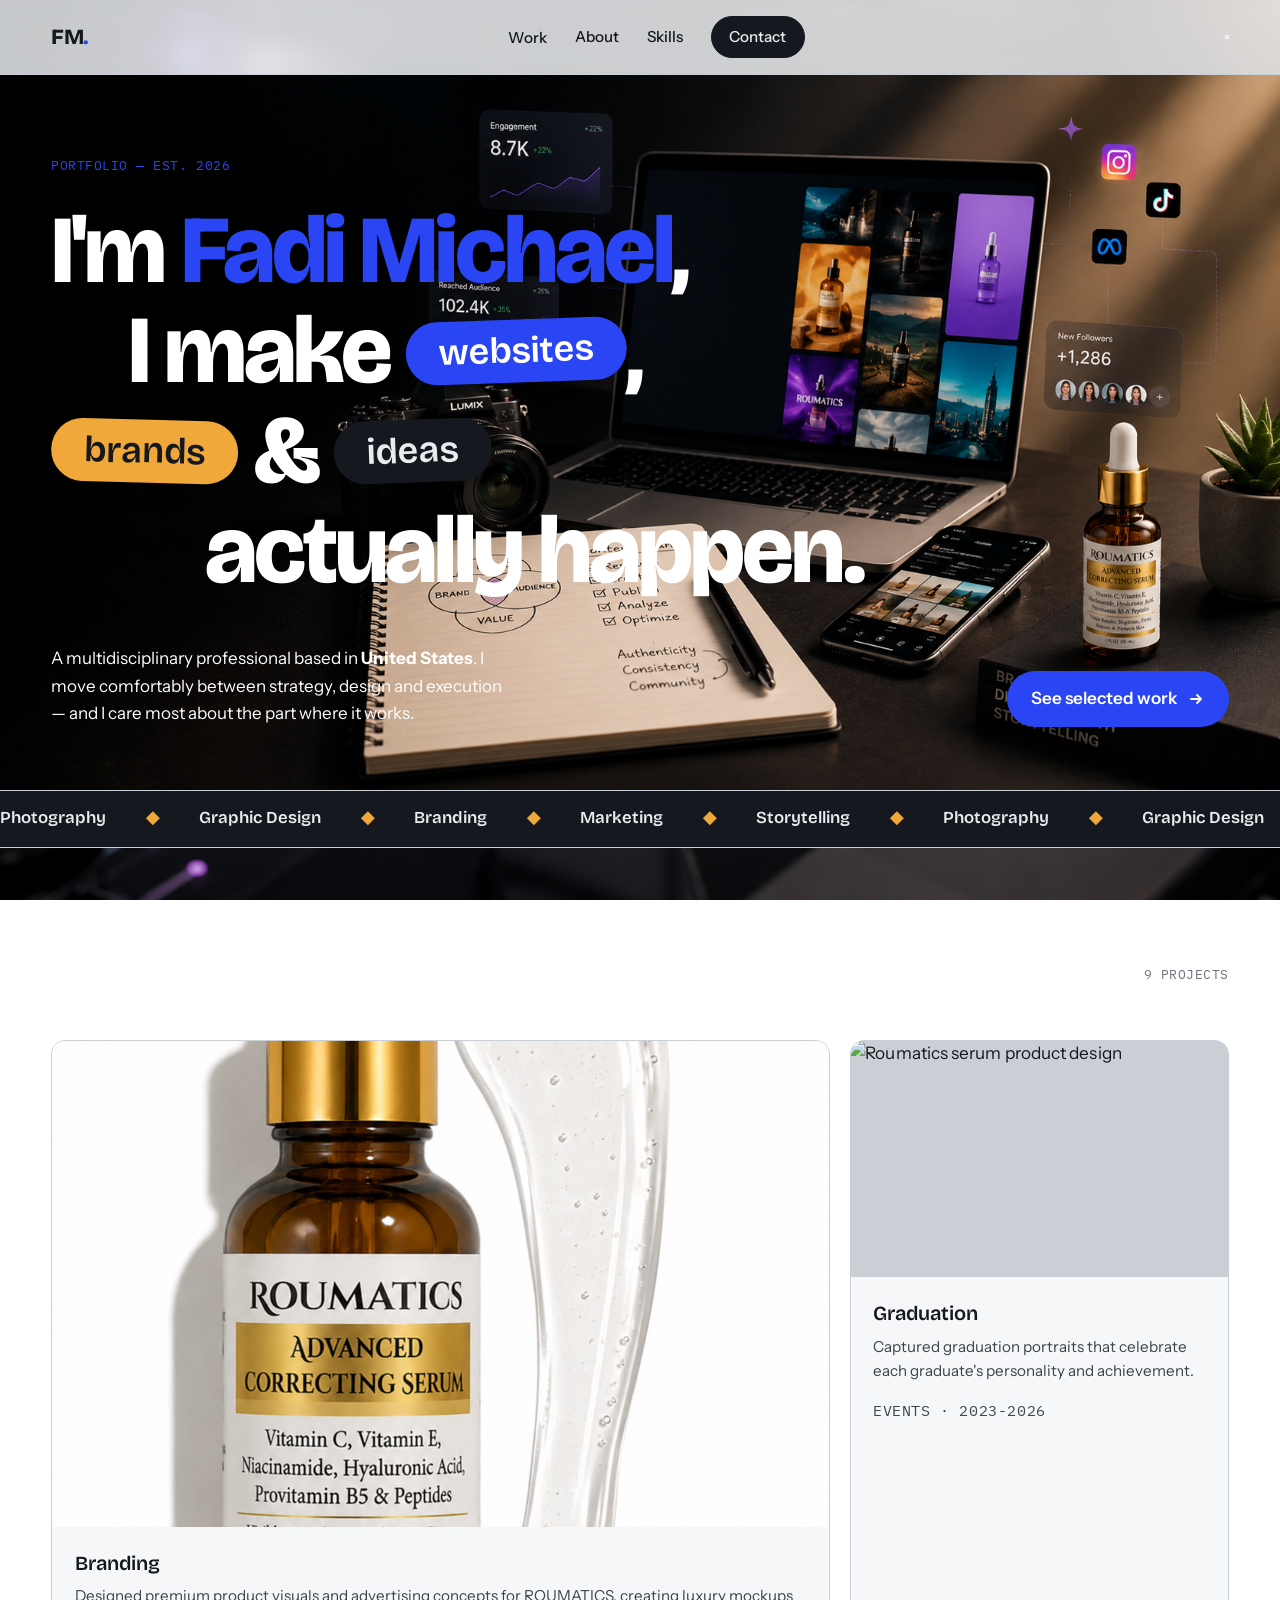
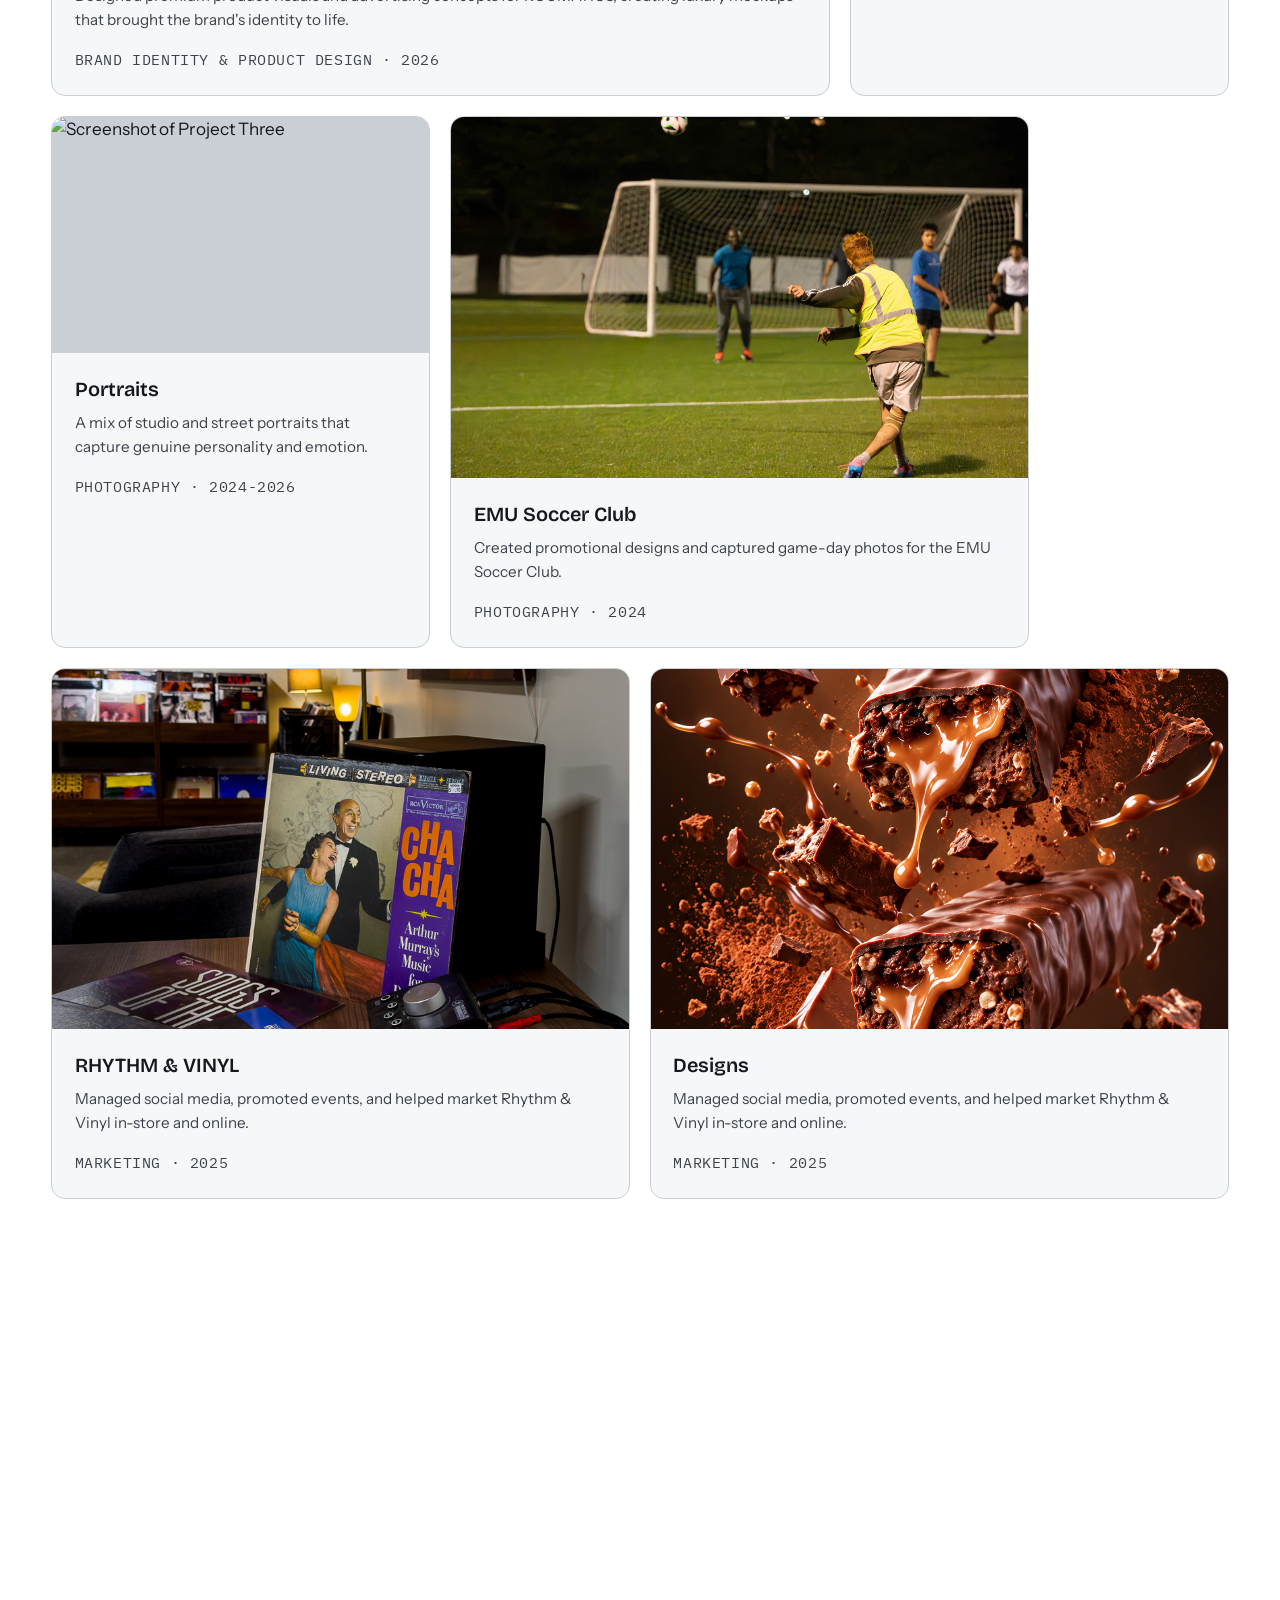
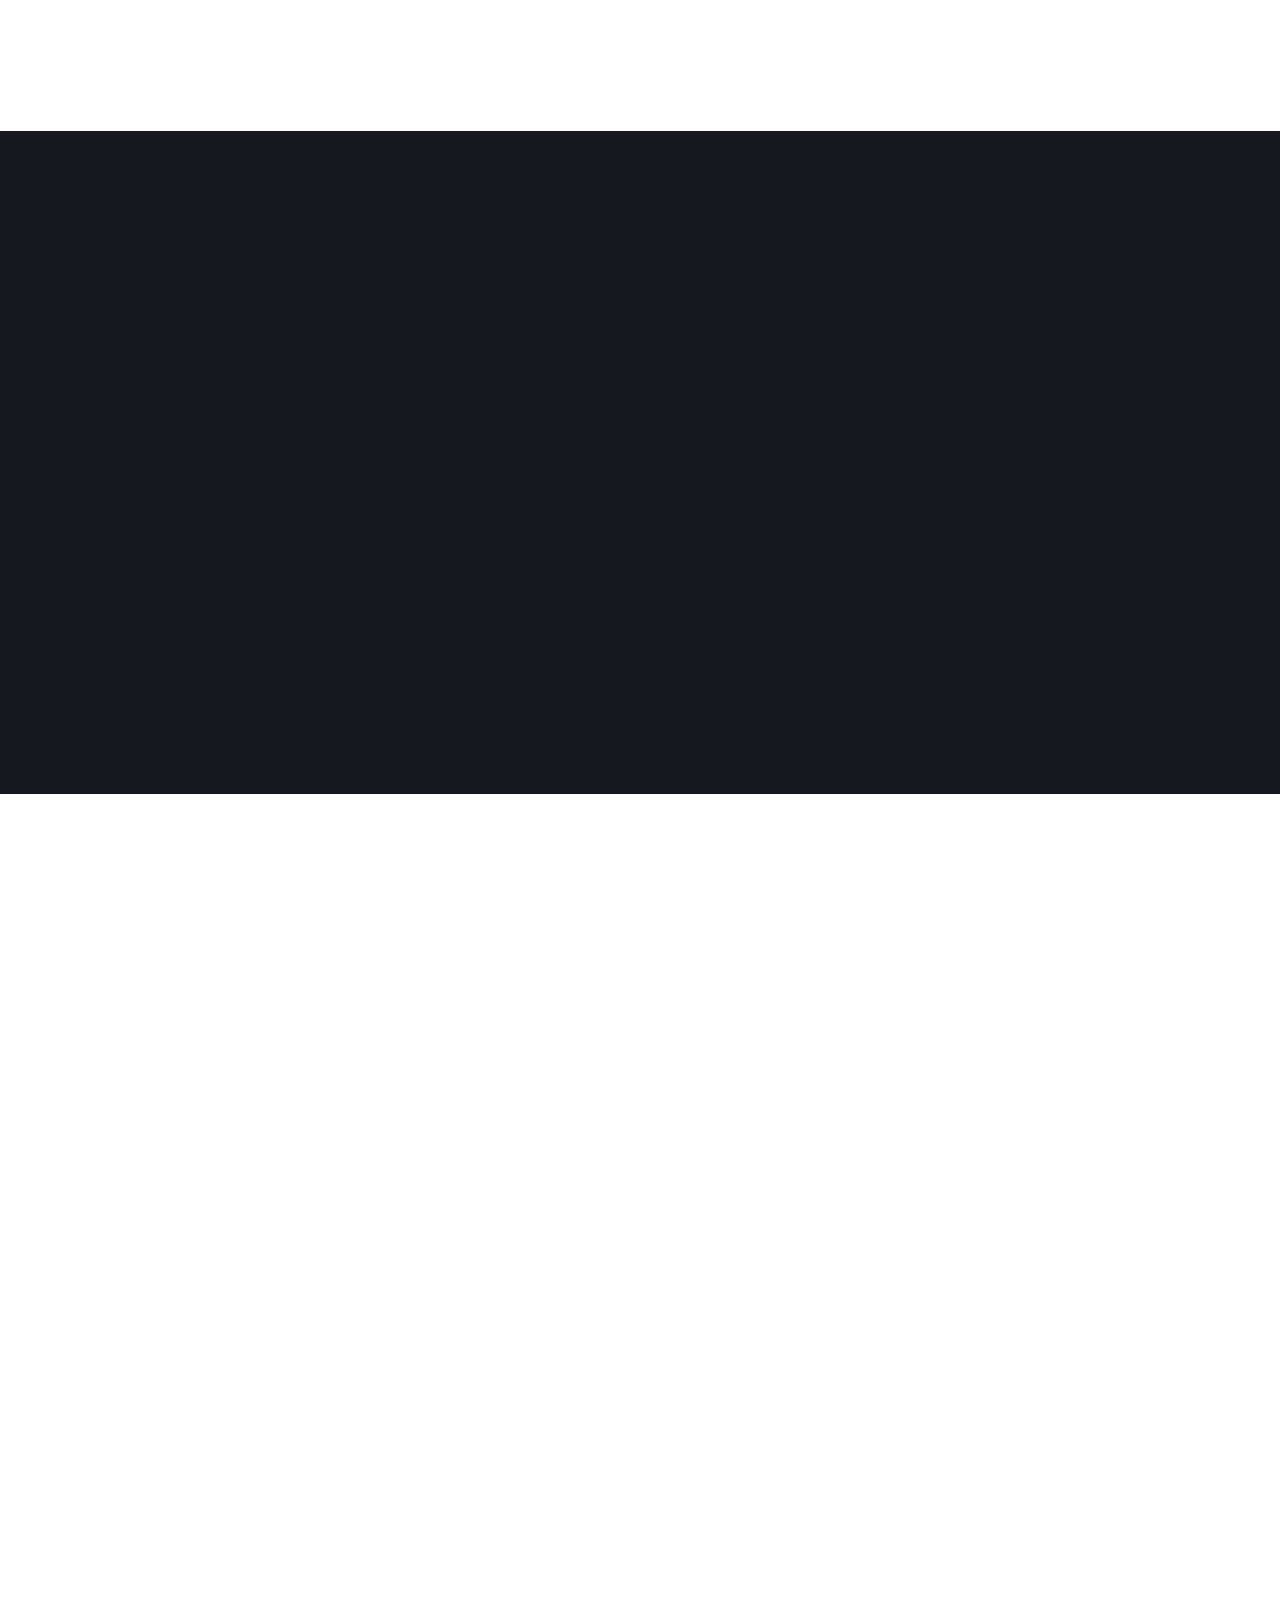
==== commit 24c42208: "Update index.html" ====
--- a/index.html
+++ b/index.html
@@ -327,7 +327,7 @@
       <div class="contact-links mono">
         <a href="https://www.linkedin.com/in/fadi-michael-1644162bb" target="_blank" rel="noopener">LinkedIn</a>
         <a href="https://www.instagram.com/FADI.M.PHOTOGRAPHY" target="_blank" rel="noopener">Instagram</a>
-        <a href="cv/fadi-michael-cv.pdf" target="_blank" rel="noopener">CV / Resume</a>
+        <a href="cv/fadimichael-cv.pdf" target="_blank" rel="noopener">CV / Resume</a>
       </div>
  
   <footer class="site-footer mono">
@@ -337,4 +337,4 @@
  
   <script src="script.js"></script>
 </body>
-</html>+</html>
--- a/styles.css
+++ b/styles.css
@@ -69,8 +69,20 @@
     justify-content: space-between;
     padding: 1rem var(--pad);
     background: color-mix(in srgb, var(--paper) 85%, transparent);
+    border-bottom: 1px solid var(--line);
+  }
+
+  /* Blur lives on a pseudo-element instead of directly on .site-header,
+     because backdrop-filter on the header would turn it into the
+     positioning anchor for any position:fixed element inside it
+     (like the mobile nav), breaking full-screen overlays. */
+  .site-header::before {
+    content: "";
+    position: absolute;
+    inset: 0;
     backdrop-filter: blur(10px);
-    border-bottom: 1px solid var(--line);
+    -webkit-backdrop-filter: blur(10px);
+    z-index: -1;
   }
   
   .logo {
@@ -1127,4 +1139,4 @@
 
 .project-six .next-link:hover {
   color: #002aff;
-}+}
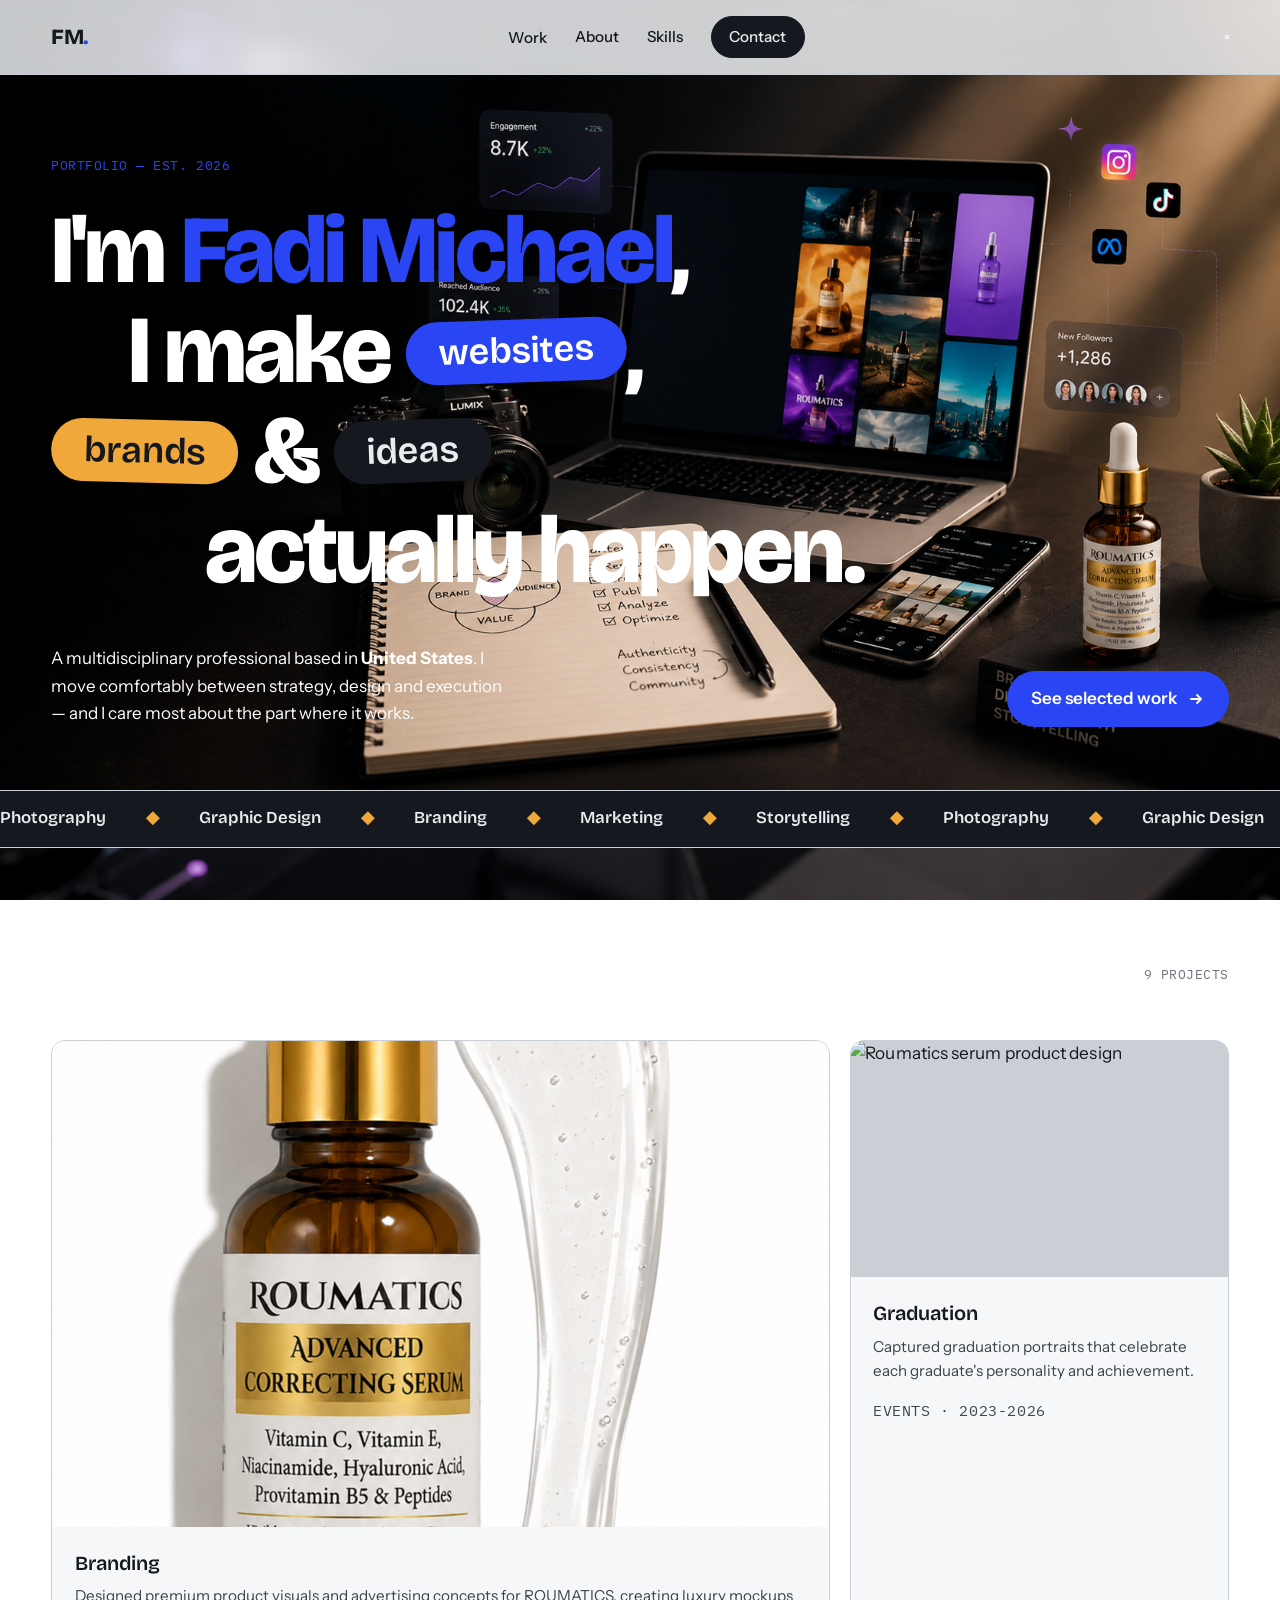
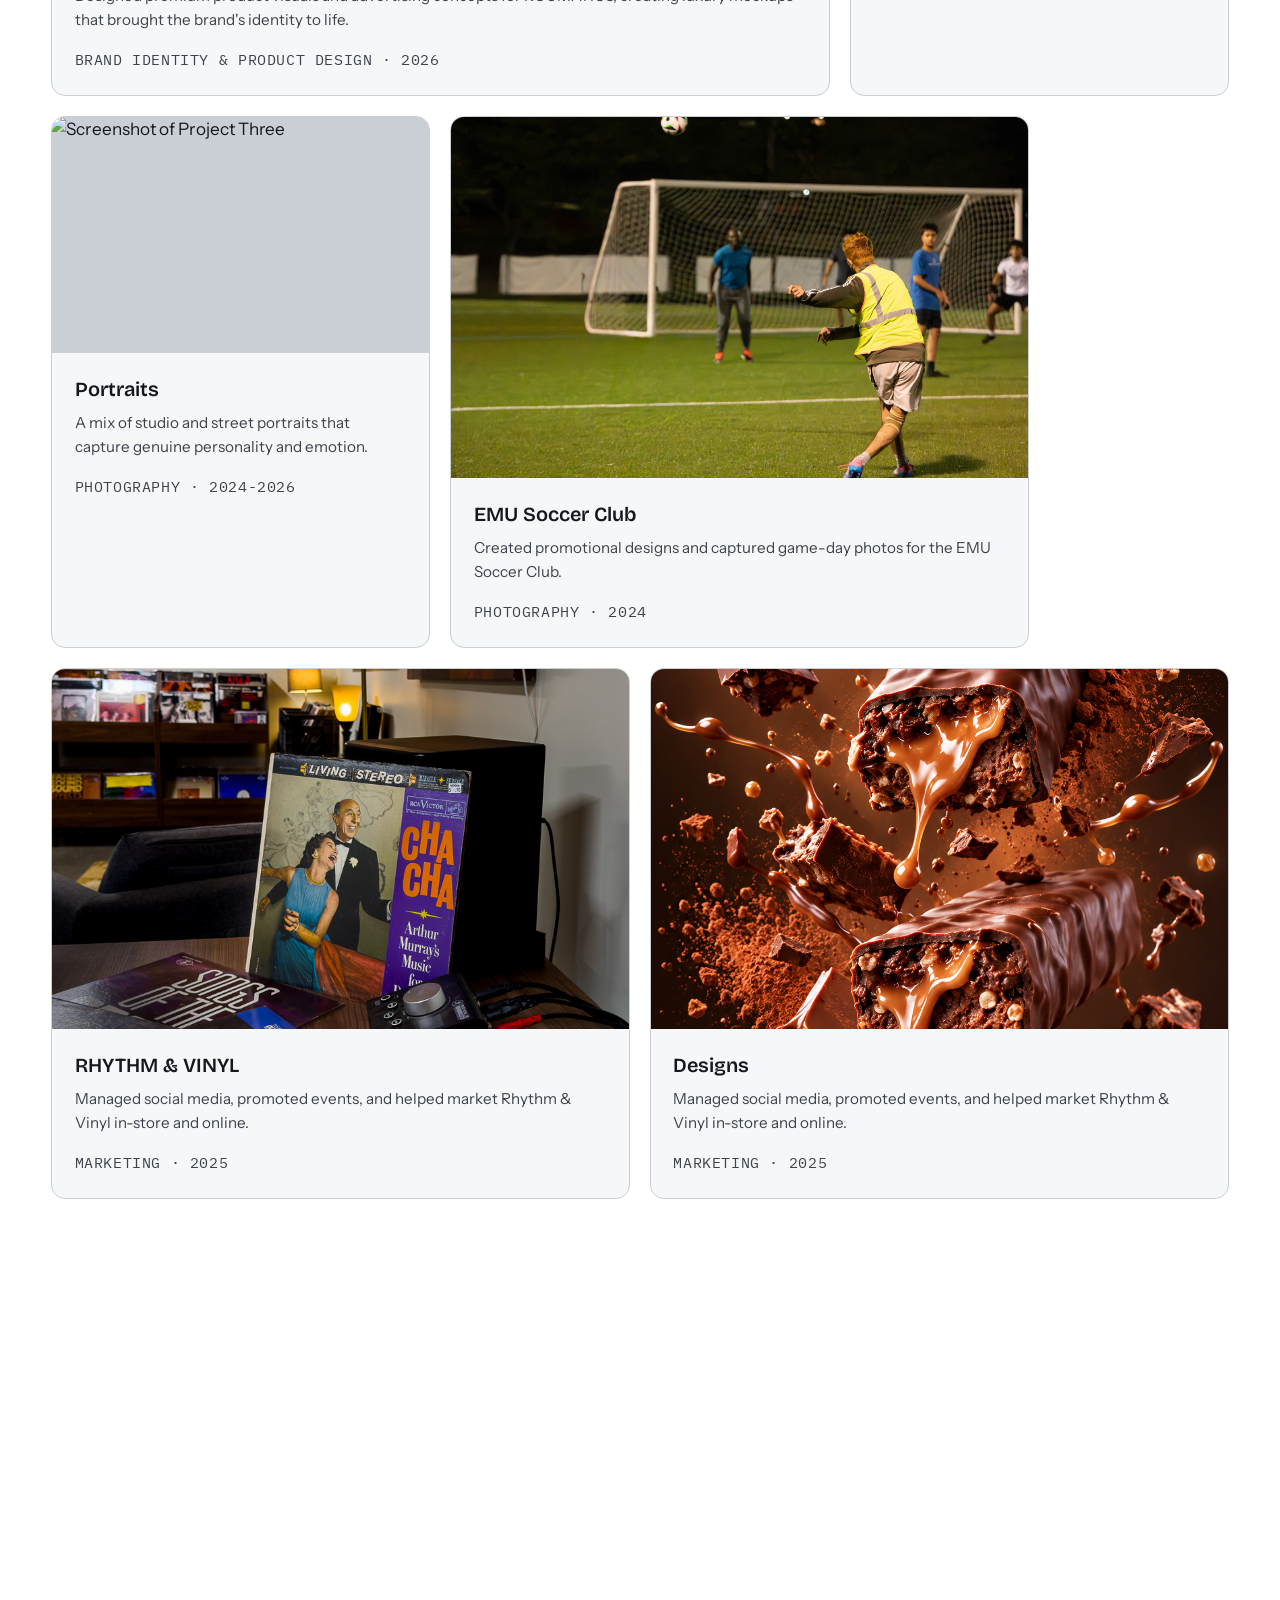
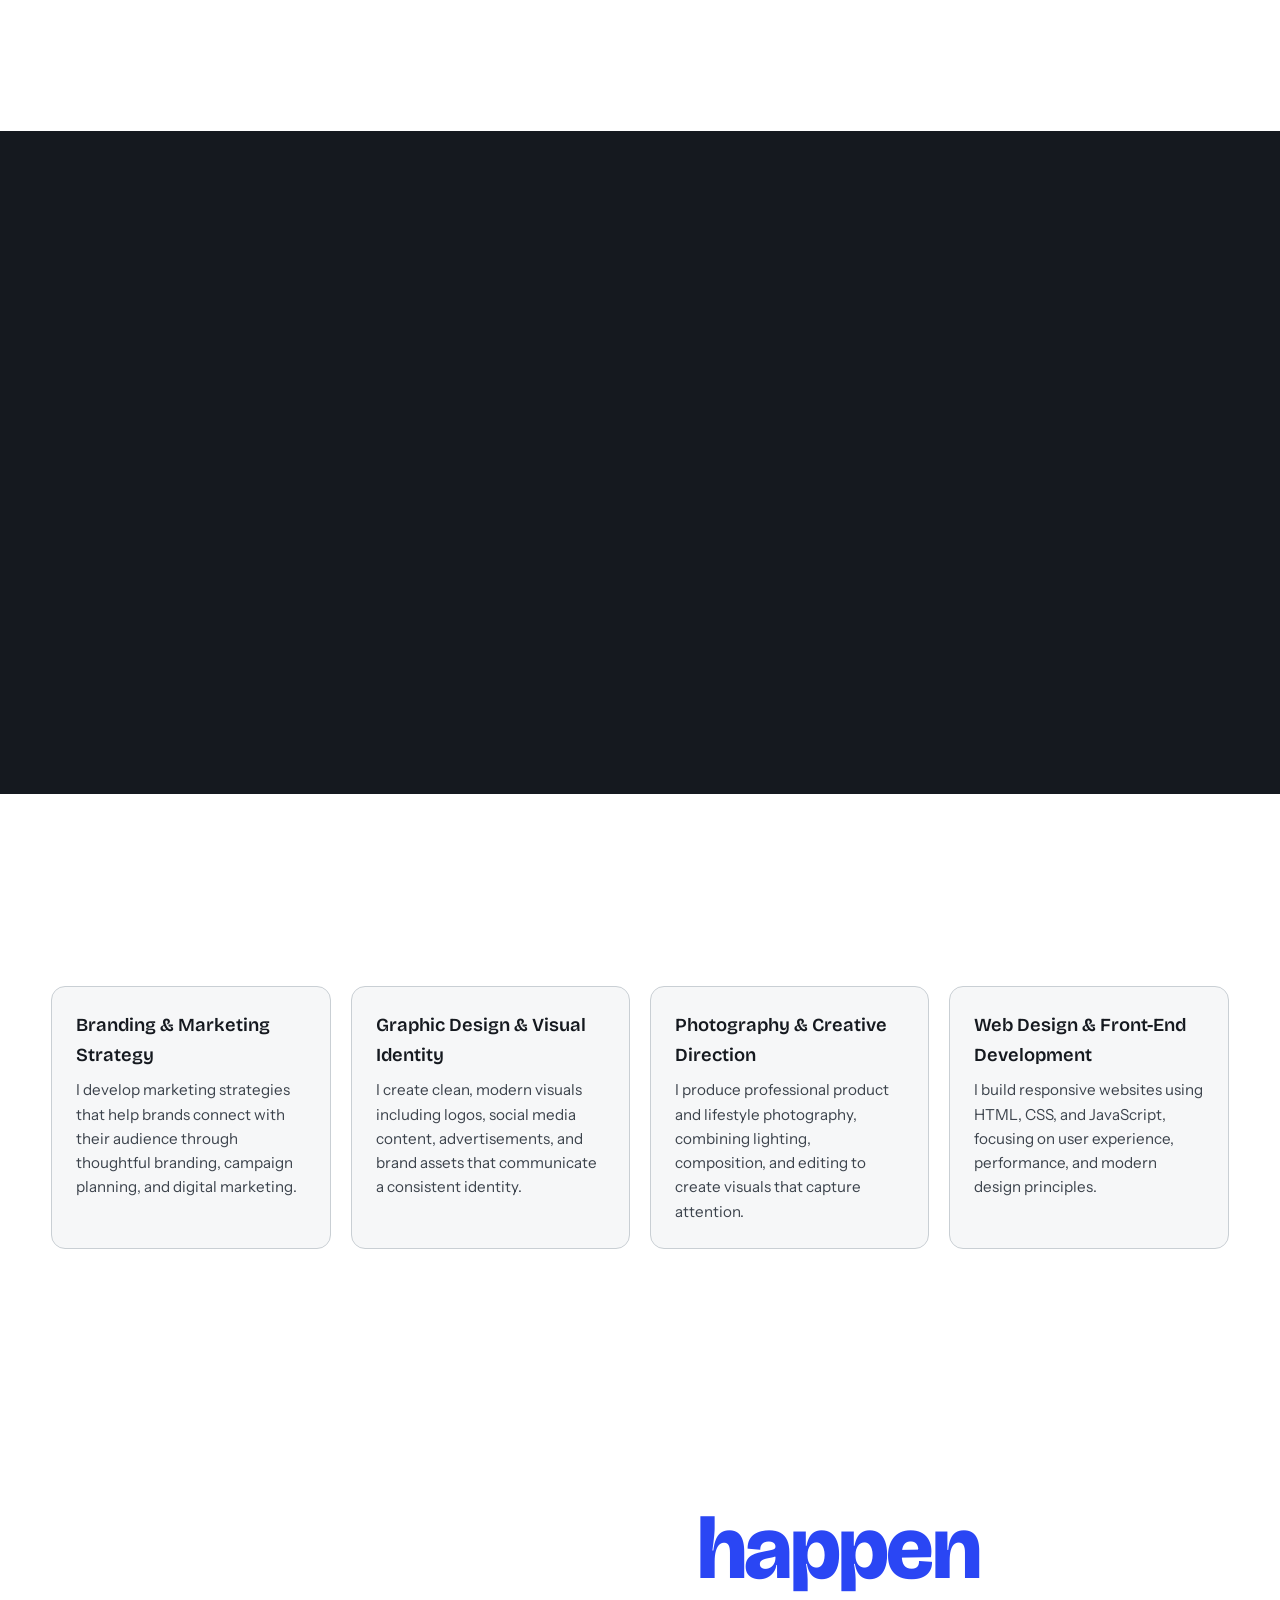
==== commit a8e3de47: "Update index.html" ====
--- a/index.html
+++ b/index.html
@@ -327,7 +327,7 @@
       <div class="contact-links mono">
         <a href="https://www.linkedin.com/in/fadi-michael-1644162bb" target="_blank" rel="noopener">LinkedIn</a>
         <a href="https://www.instagram.com/FADI.M.PHOTOGRAPHY" target="_blank" rel="noopener">Instagram</a>
-        <a href="cv/fadimichael-cv.pdf" target="_blank" rel="noopener">CV / Resume</a>
+        <a href="fadi-michael-cv/fadimichael-cv.pdf?v=2" target="_blank" rel="noopener">CV / Resume</a>
       </div>
  
   <footer class="site-footer mono">
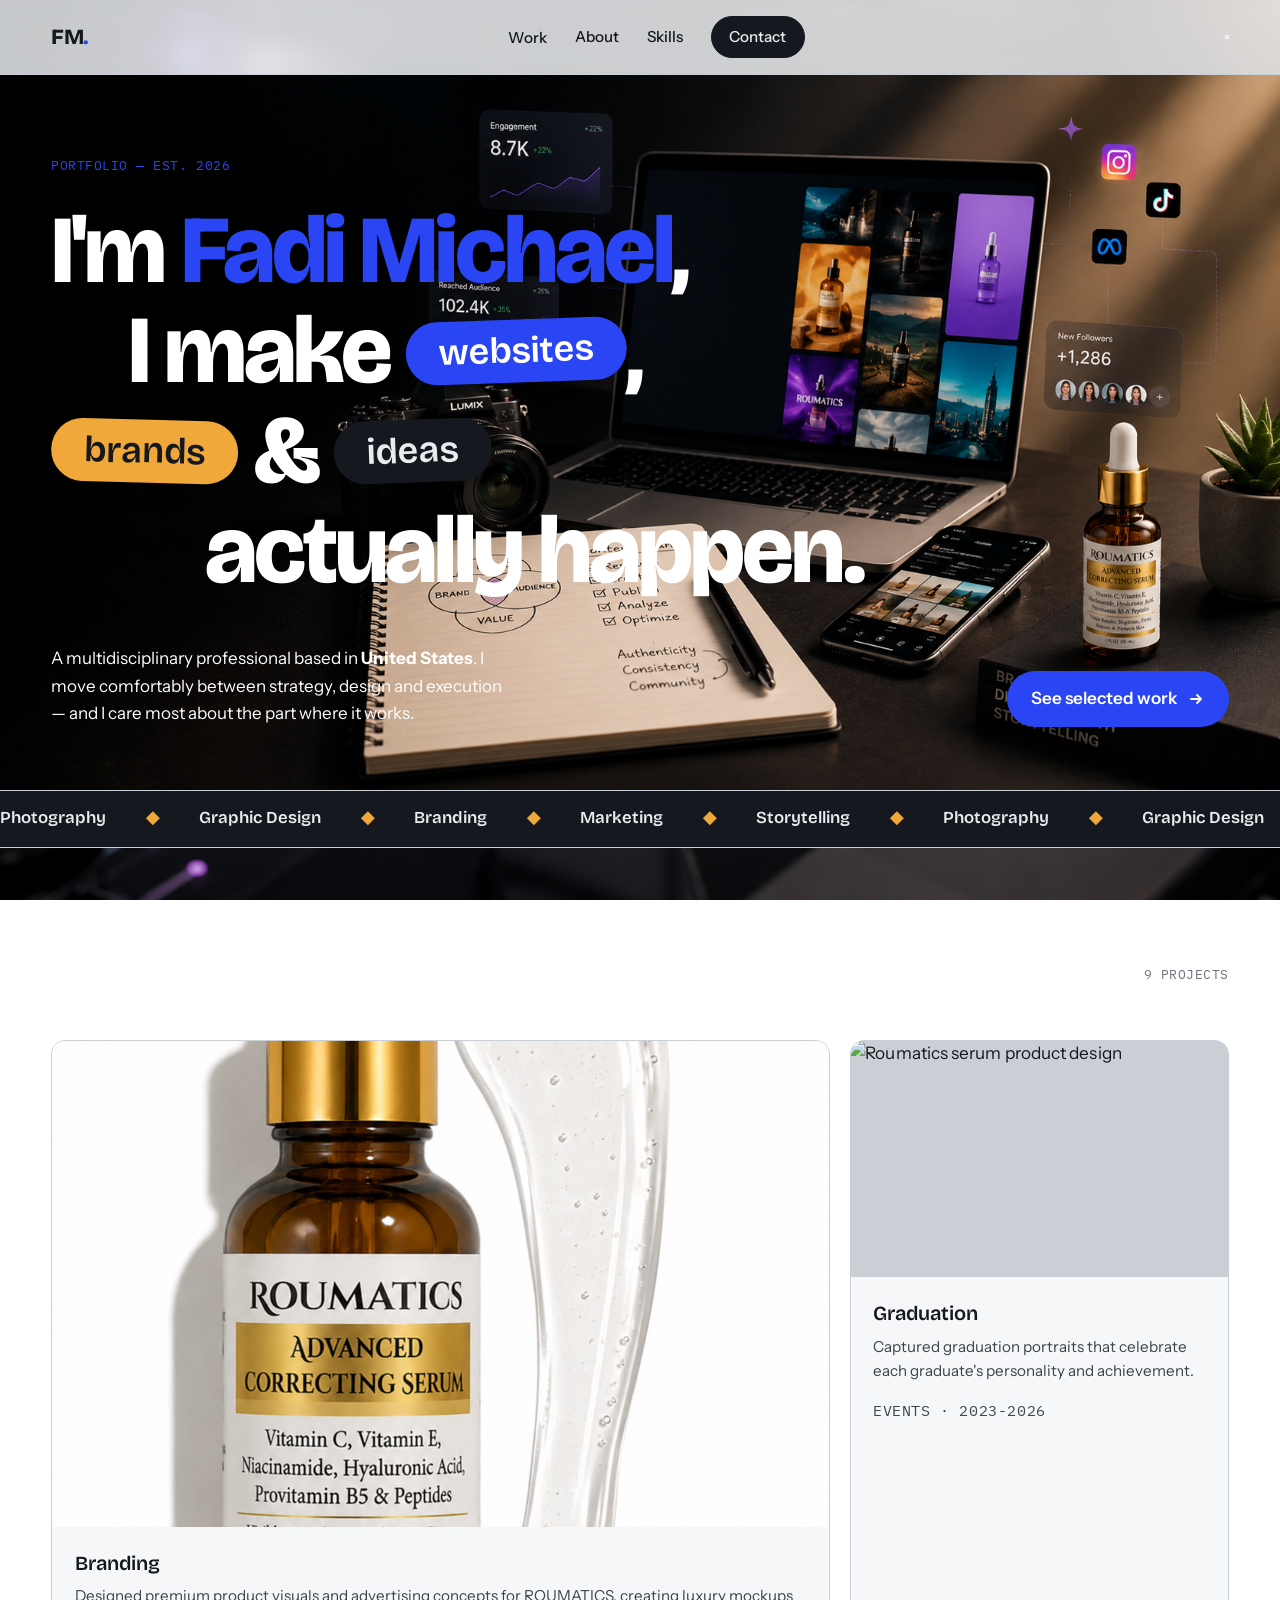
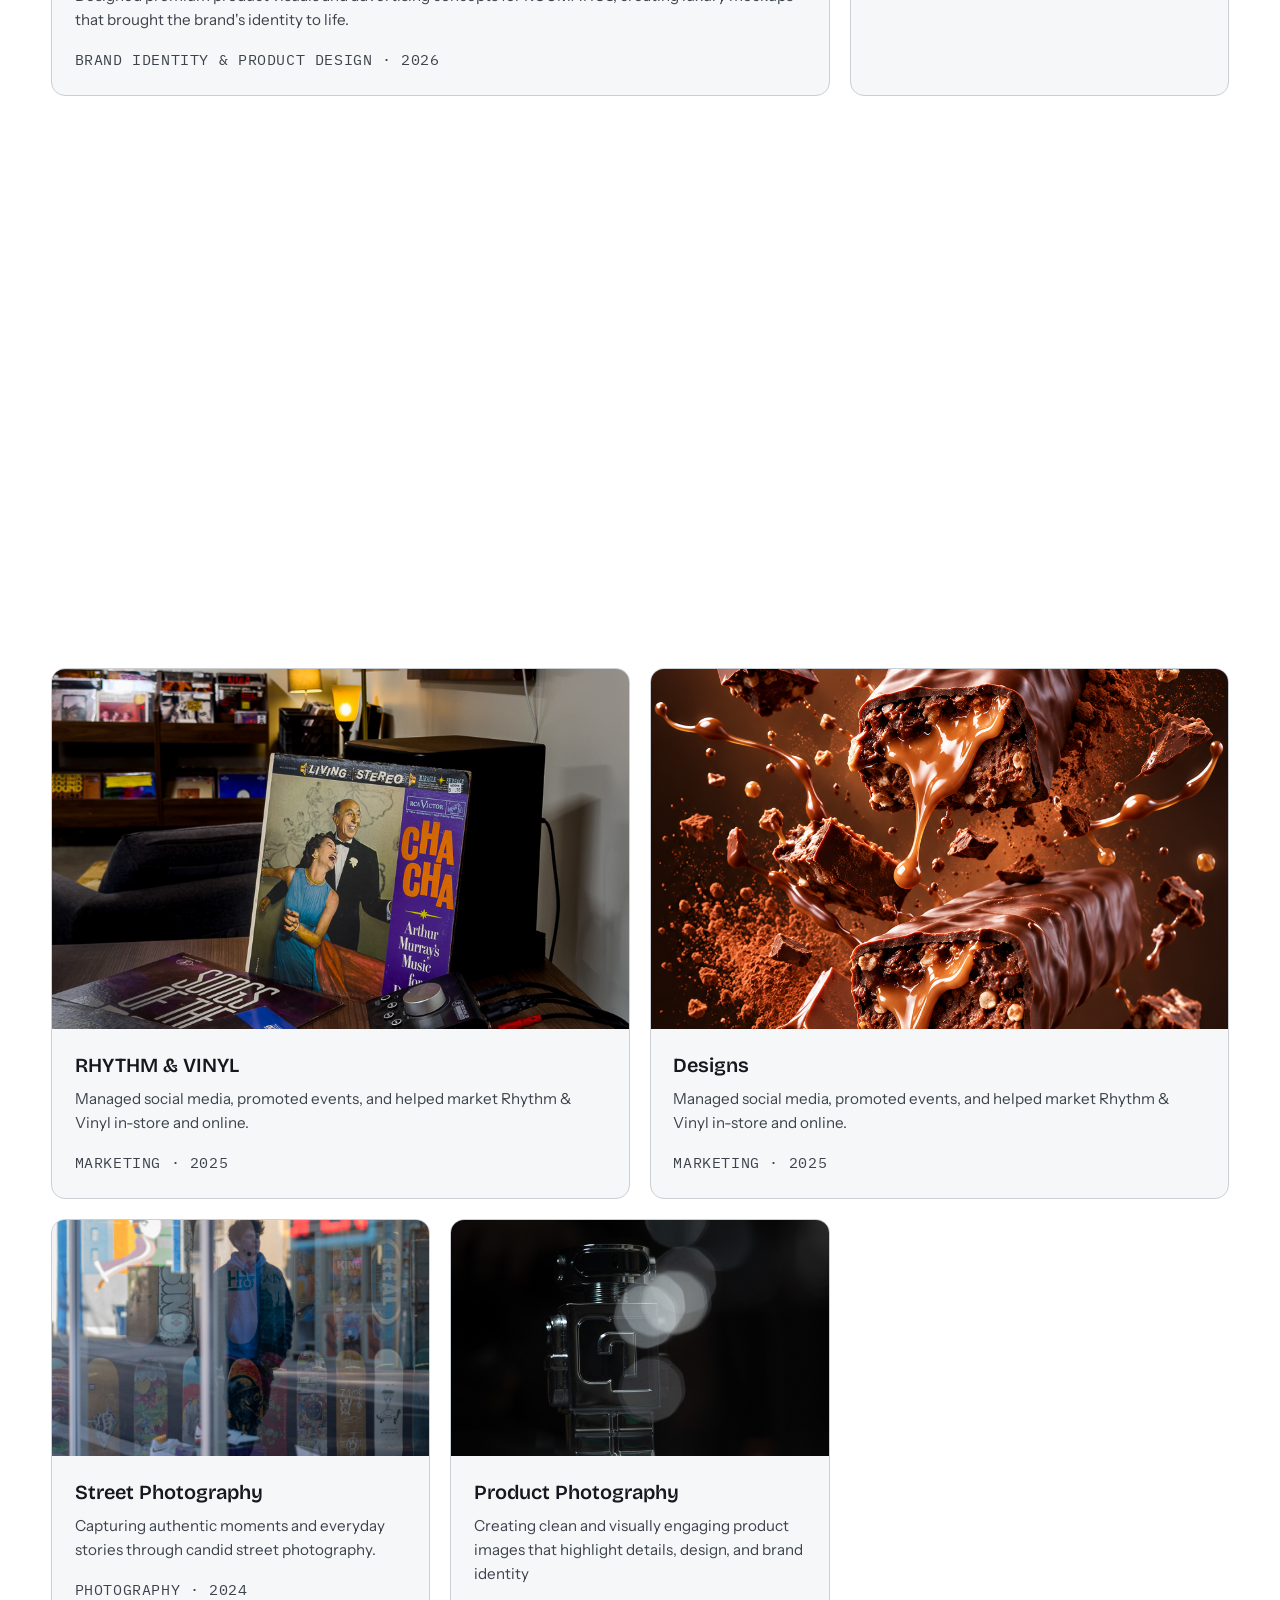
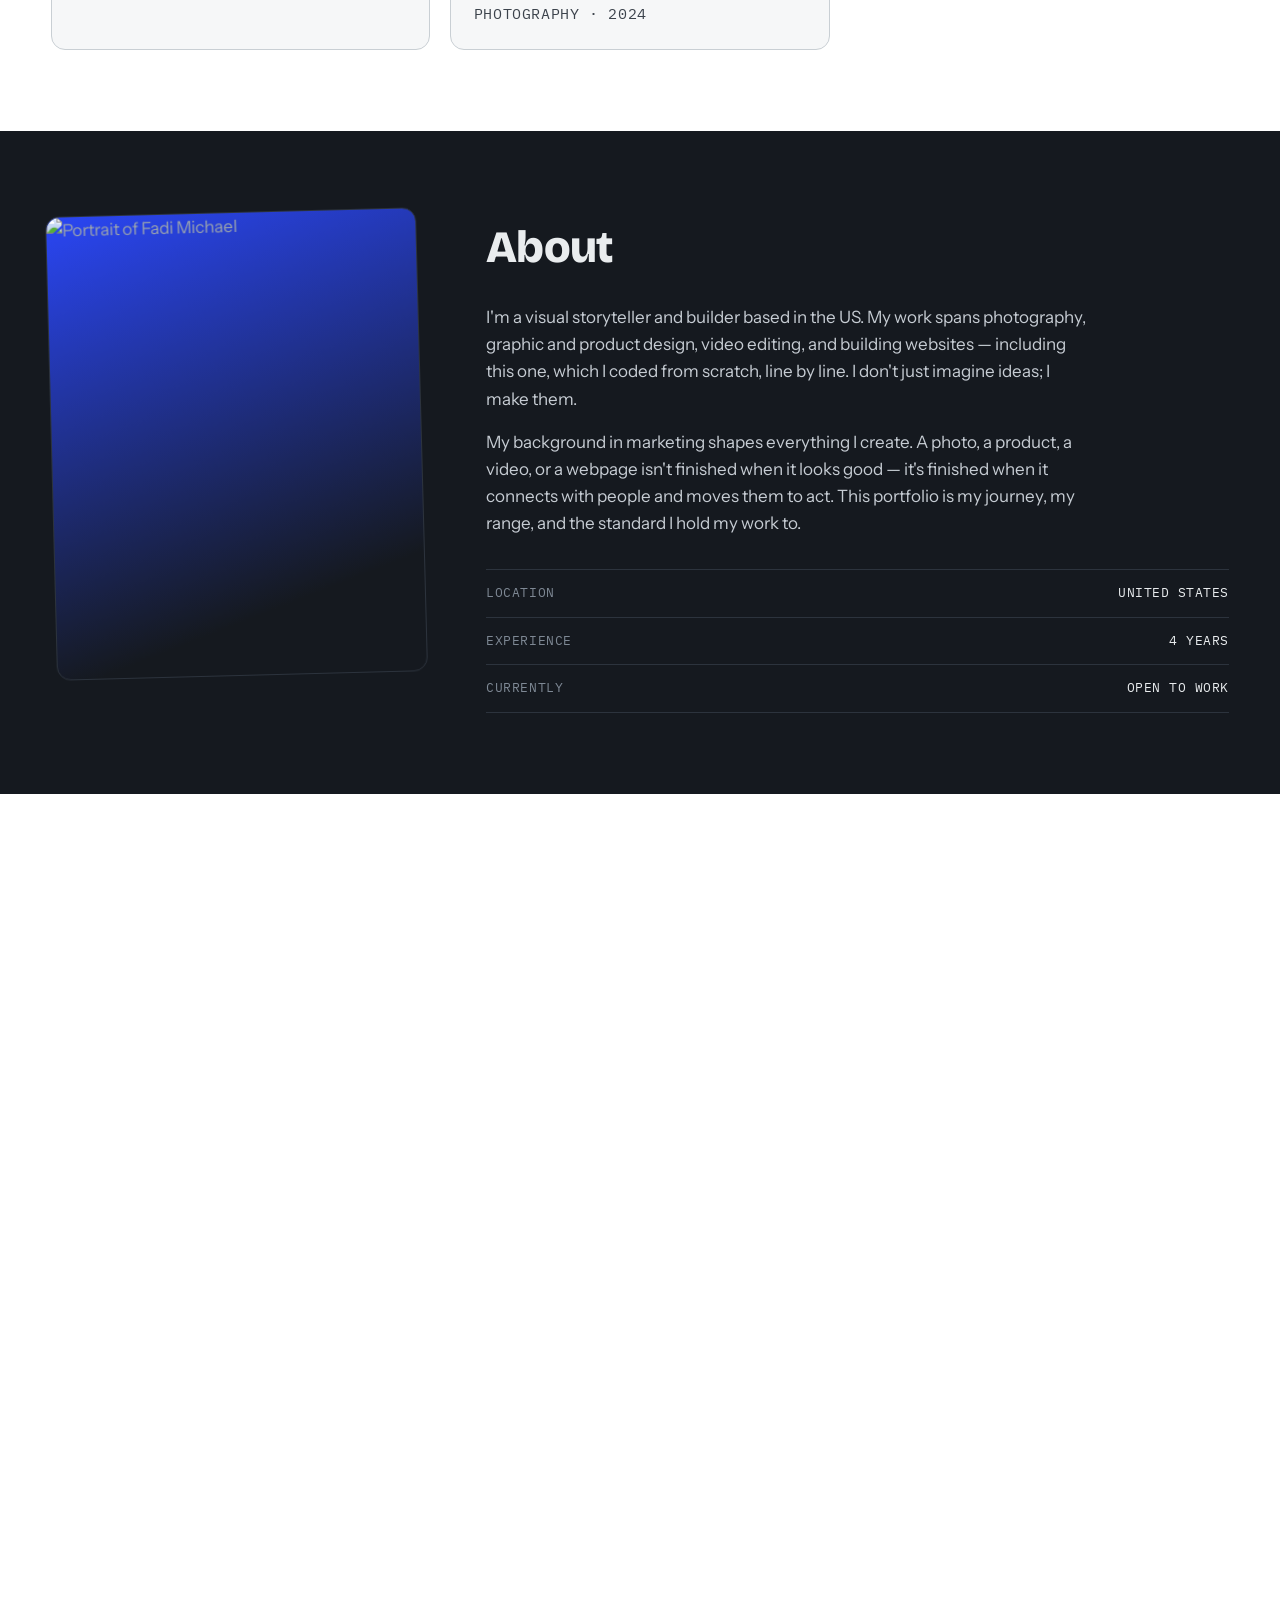
==== commit 5ad5fd8e: "Update index.html" ====
--- a/index.html
+++ b/index.html
@@ -327,7 +327,7 @@
       <div class="contact-links mono">
         <a href="https://www.linkedin.com/in/fadi-michael-1644162bb" target="_blank" rel="noopener">LinkedIn</a>
         <a href="https://www.instagram.com/FADI.M.PHOTOGRAPHY" target="_blank" rel="noopener">Instagram</a>
-        <a href="fadi-michael-cv/fadimichael-cv.pdf?v=2" target="_blank" rel="noopener">CV / Resume</a>
+        <a href="cv/fadimichael-cv.pdf?v=3" target="_blank" rel="noopener">CV / Resume</a>
       </div>
  
   <footer class="site-footer mono">
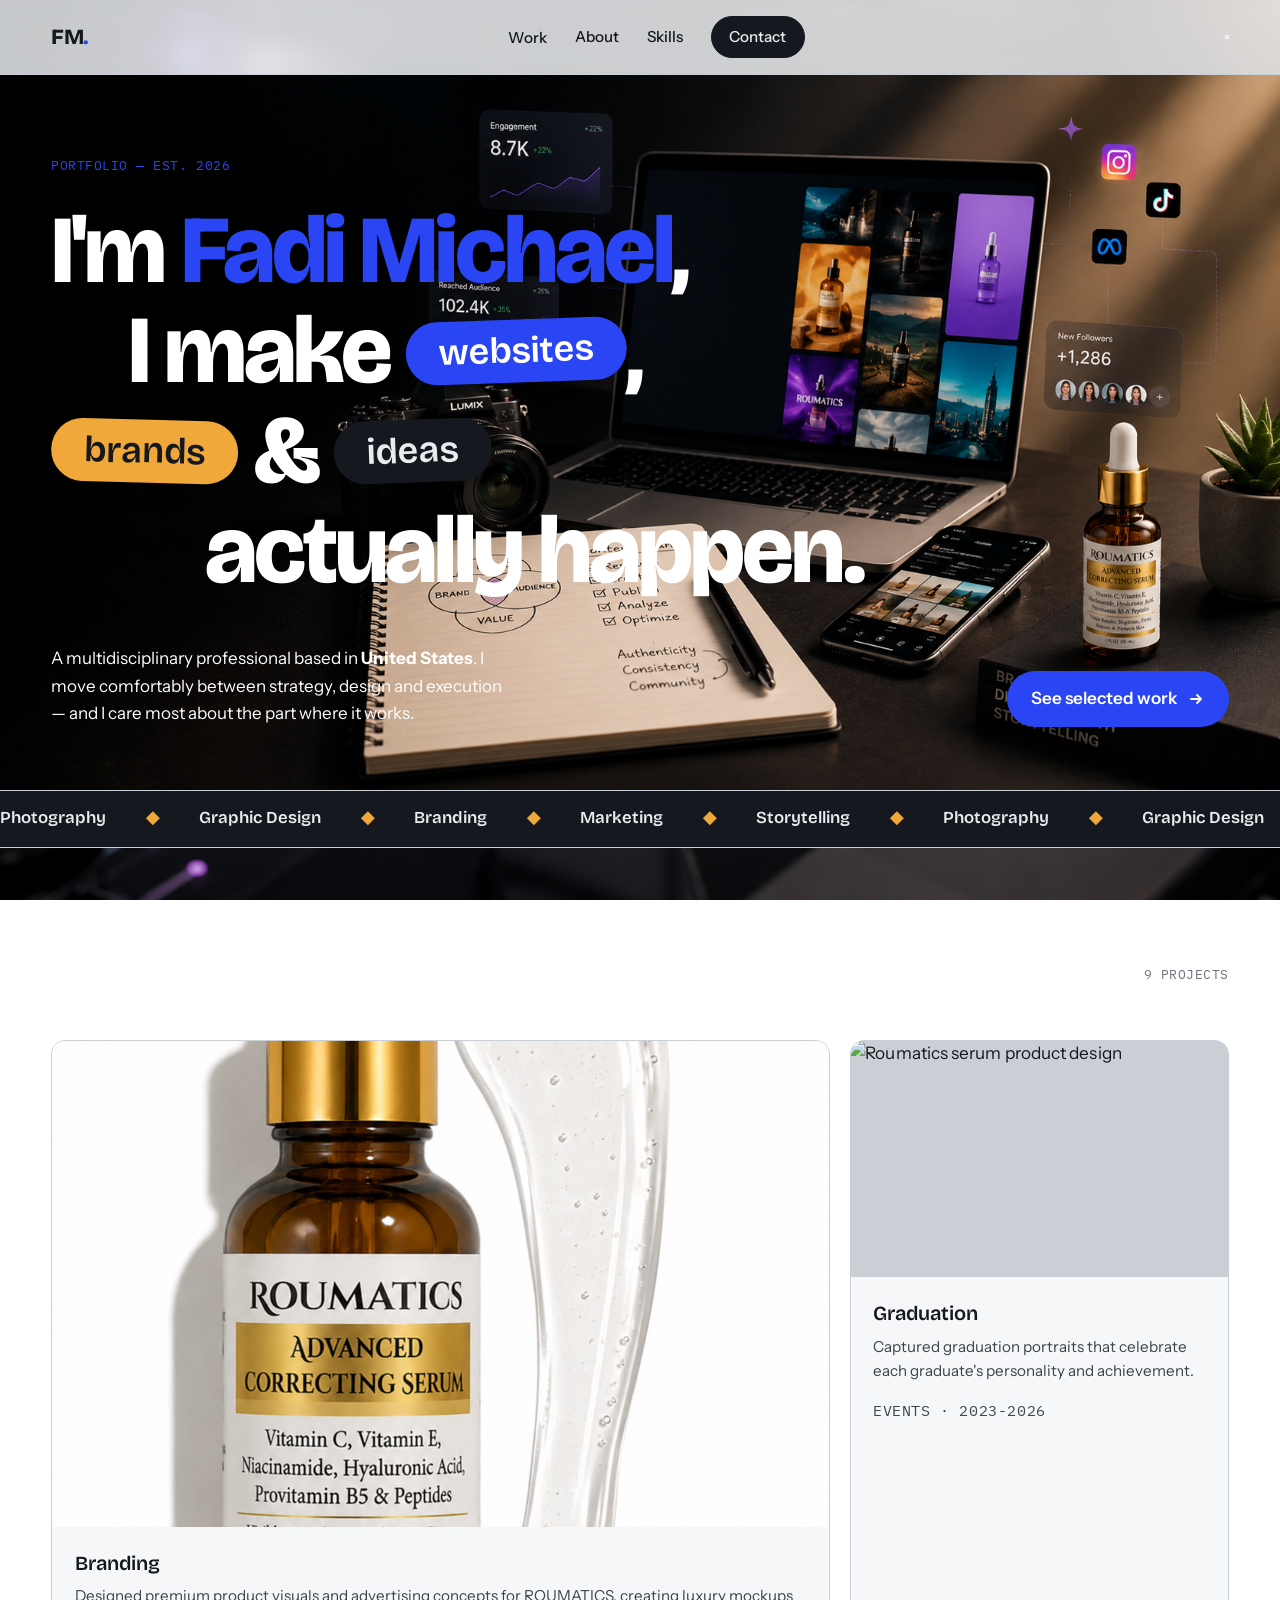
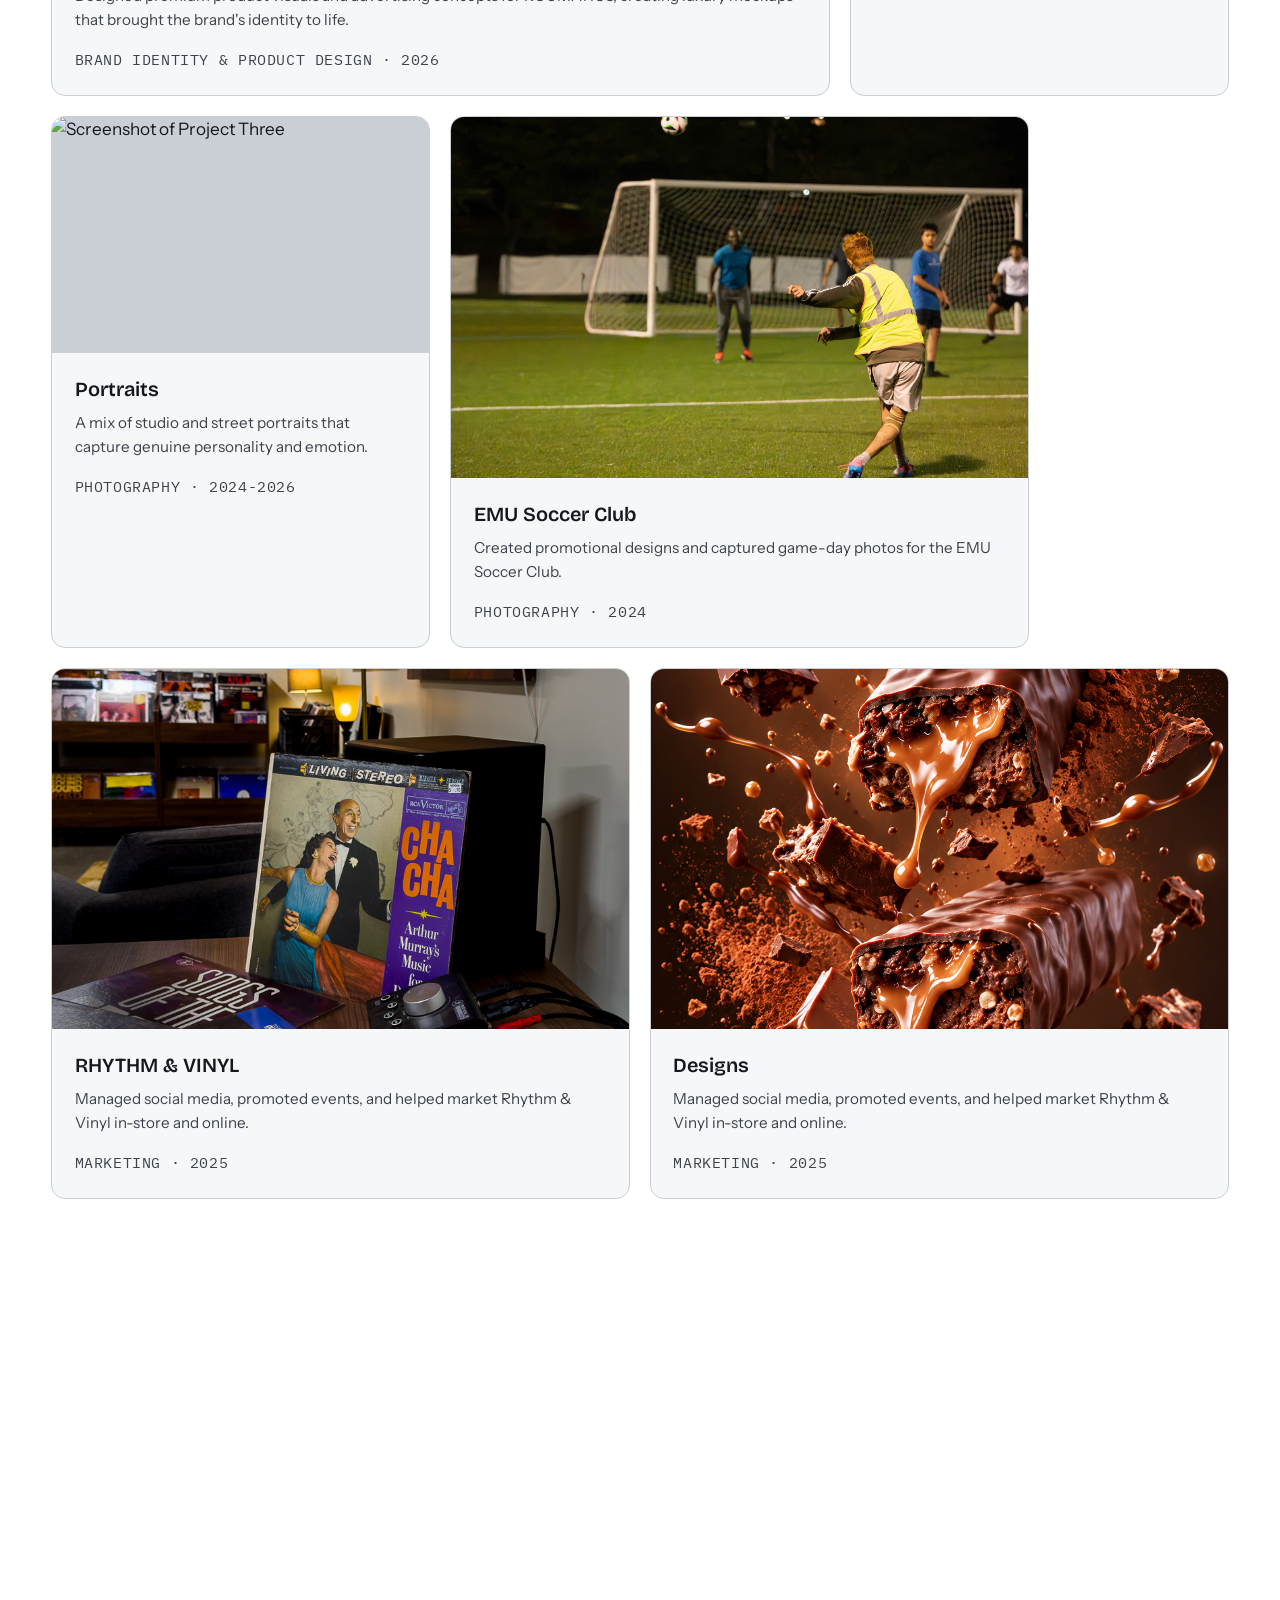
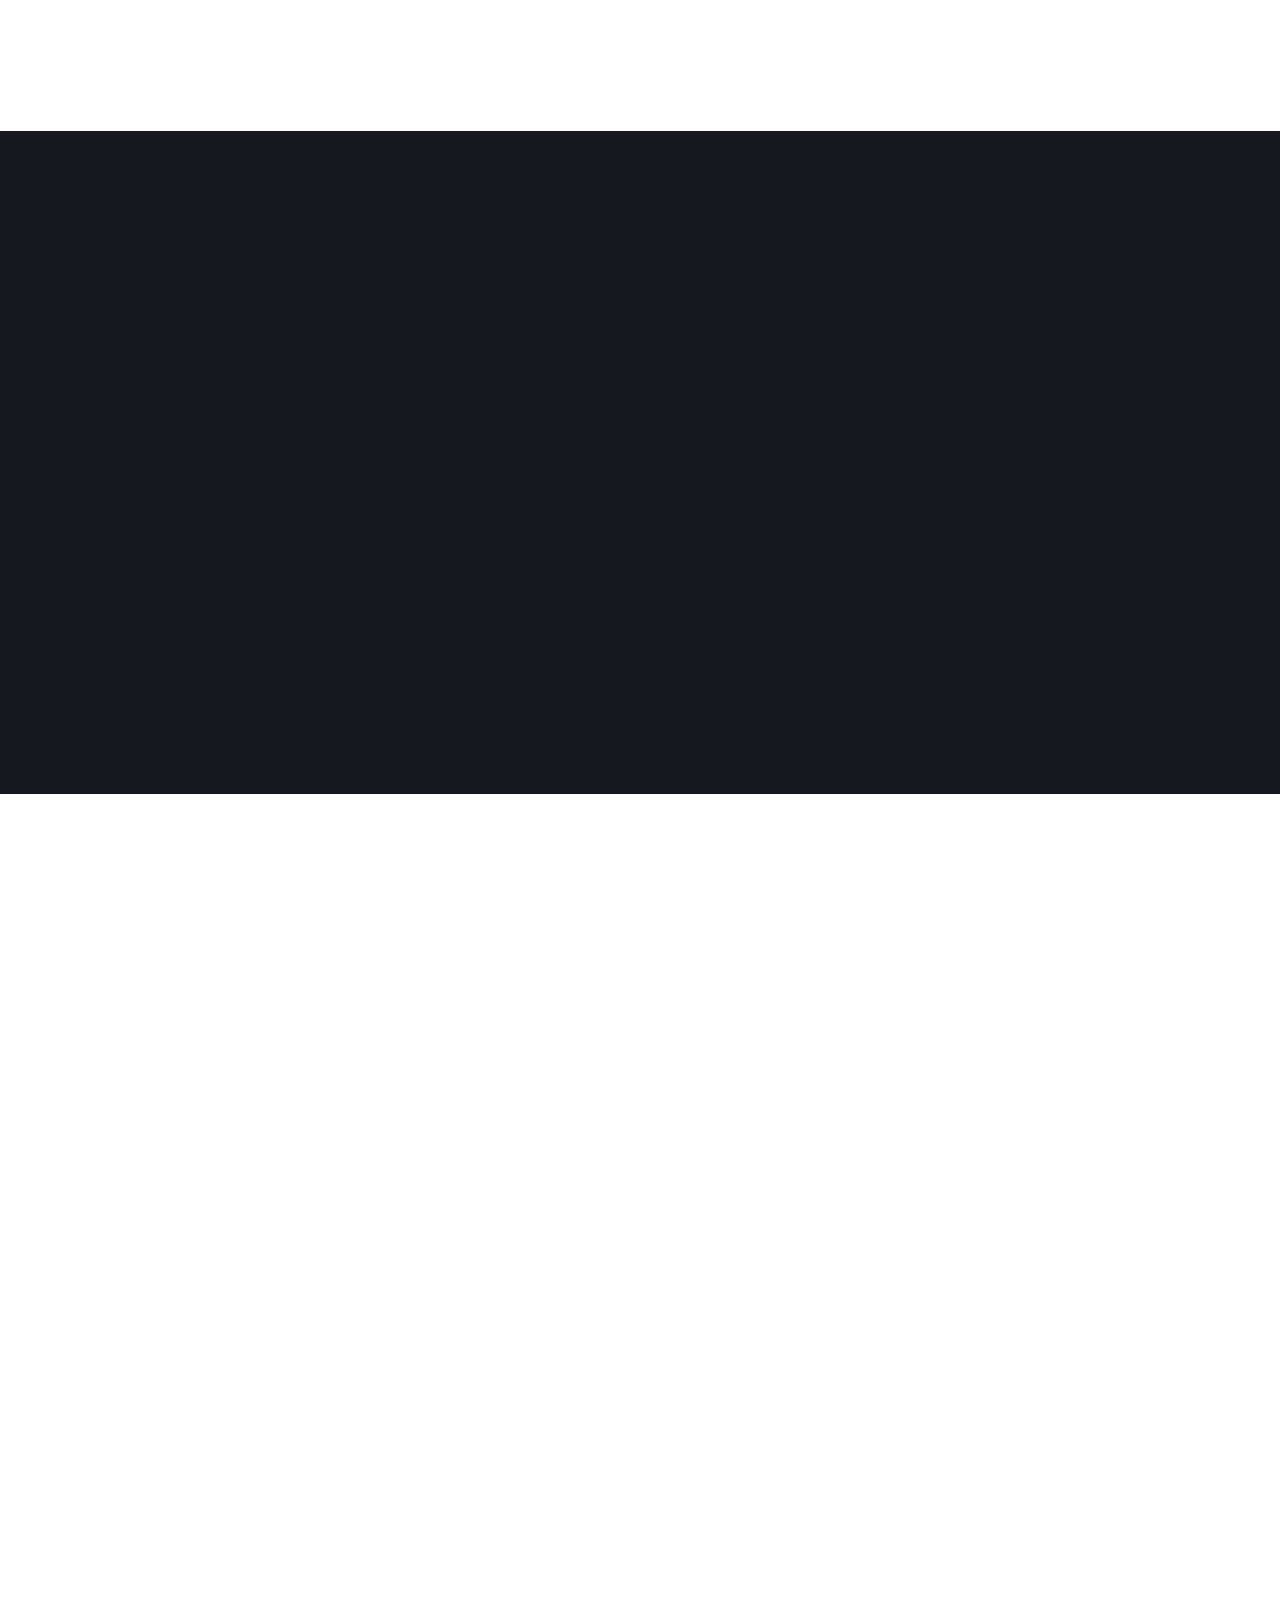
==== commit 5ef7eb11: "Update index.html" ====
--- a/index.html
+++ b/index.html
@@ -327,7 +327,7 @@
       <div class="contact-links mono">
         <a href="https://www.linkedin.com/in/fadi-michael-1644162bb" target="_blank" rel="noopener">LinkedIn</a>
         <a href="https://www.instagram.com/FADI.M.PHOTOGRAPHY" target="_blank" rel="noopener">Instagram</a>
-        <a href="cv/fadimichael-cv.pdf?v=3" target="_blank" rel="noopener">CV / Resume</a>
+        <a href="cv/fadi-michael-cv.pdf?v=4" target="_blank" rel="noopener">CV / Resume</a>
       </div>
  
   <footer class="site-footer mono">
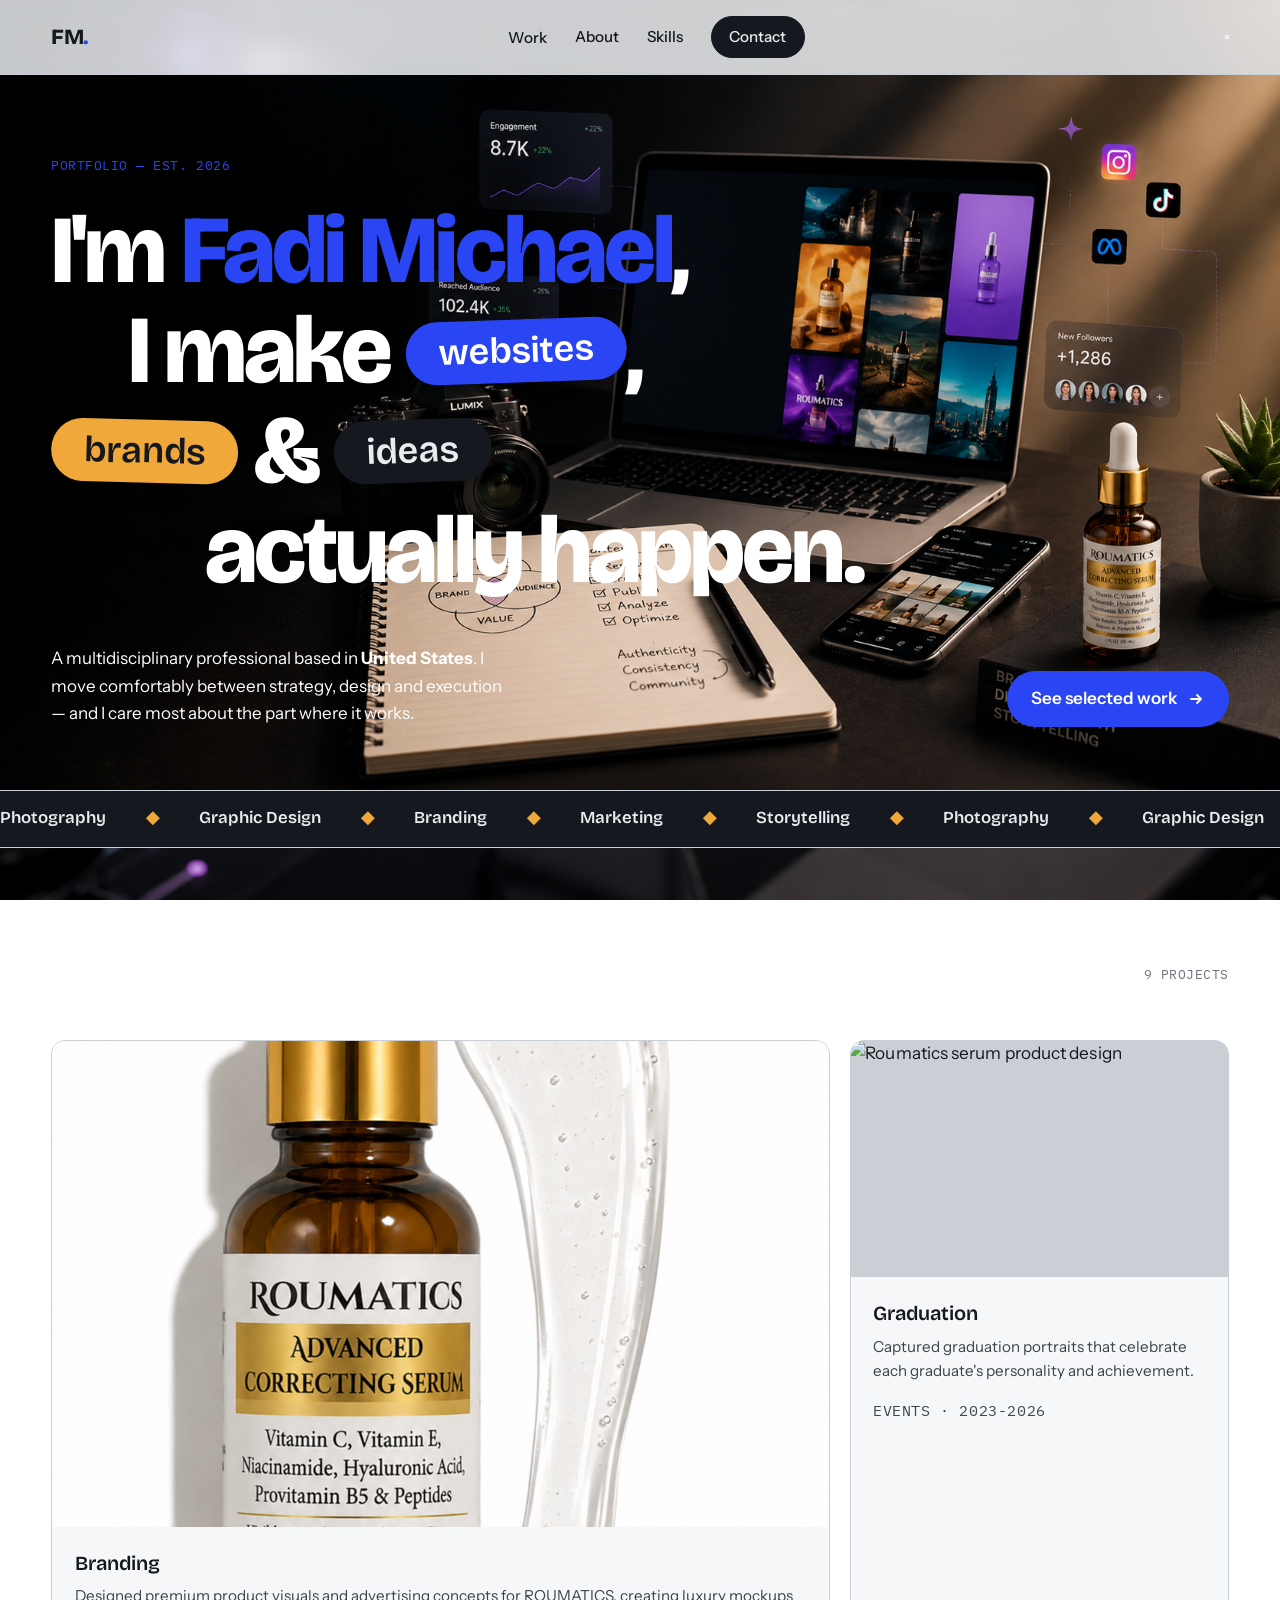
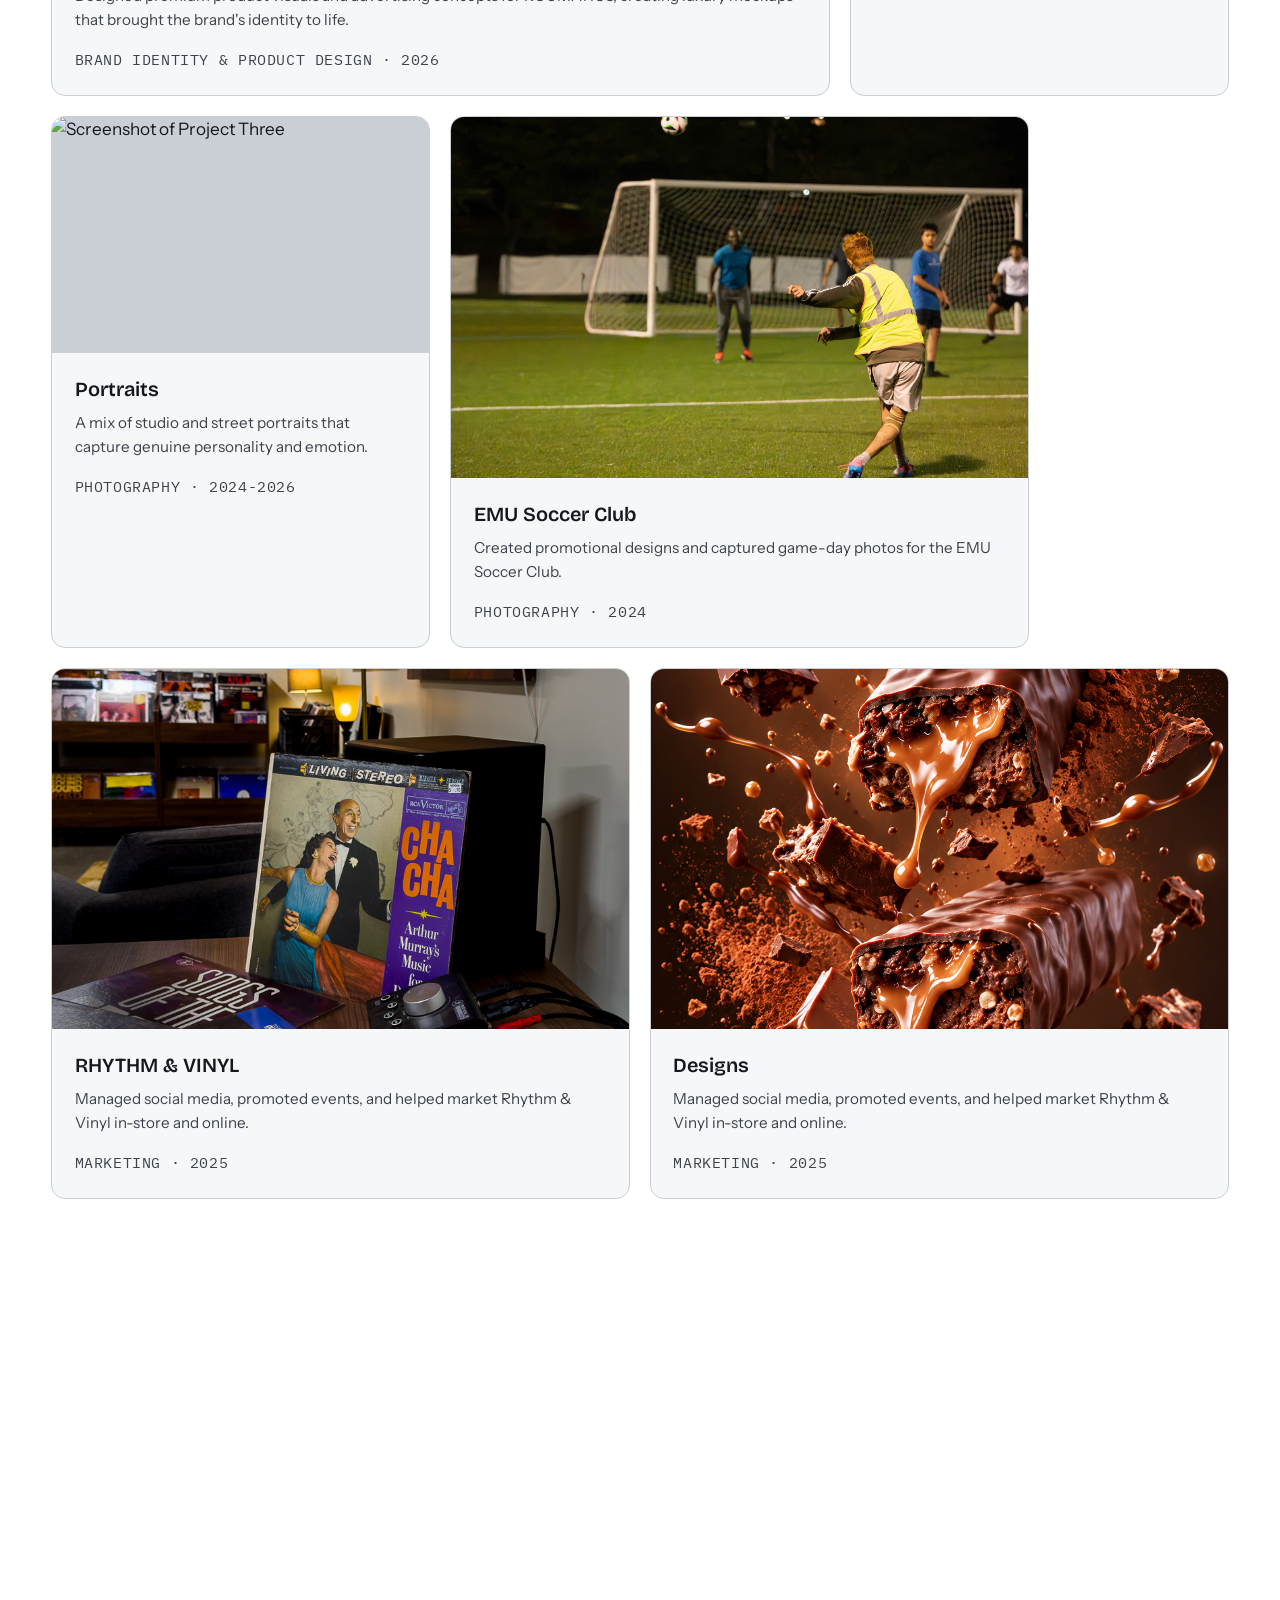
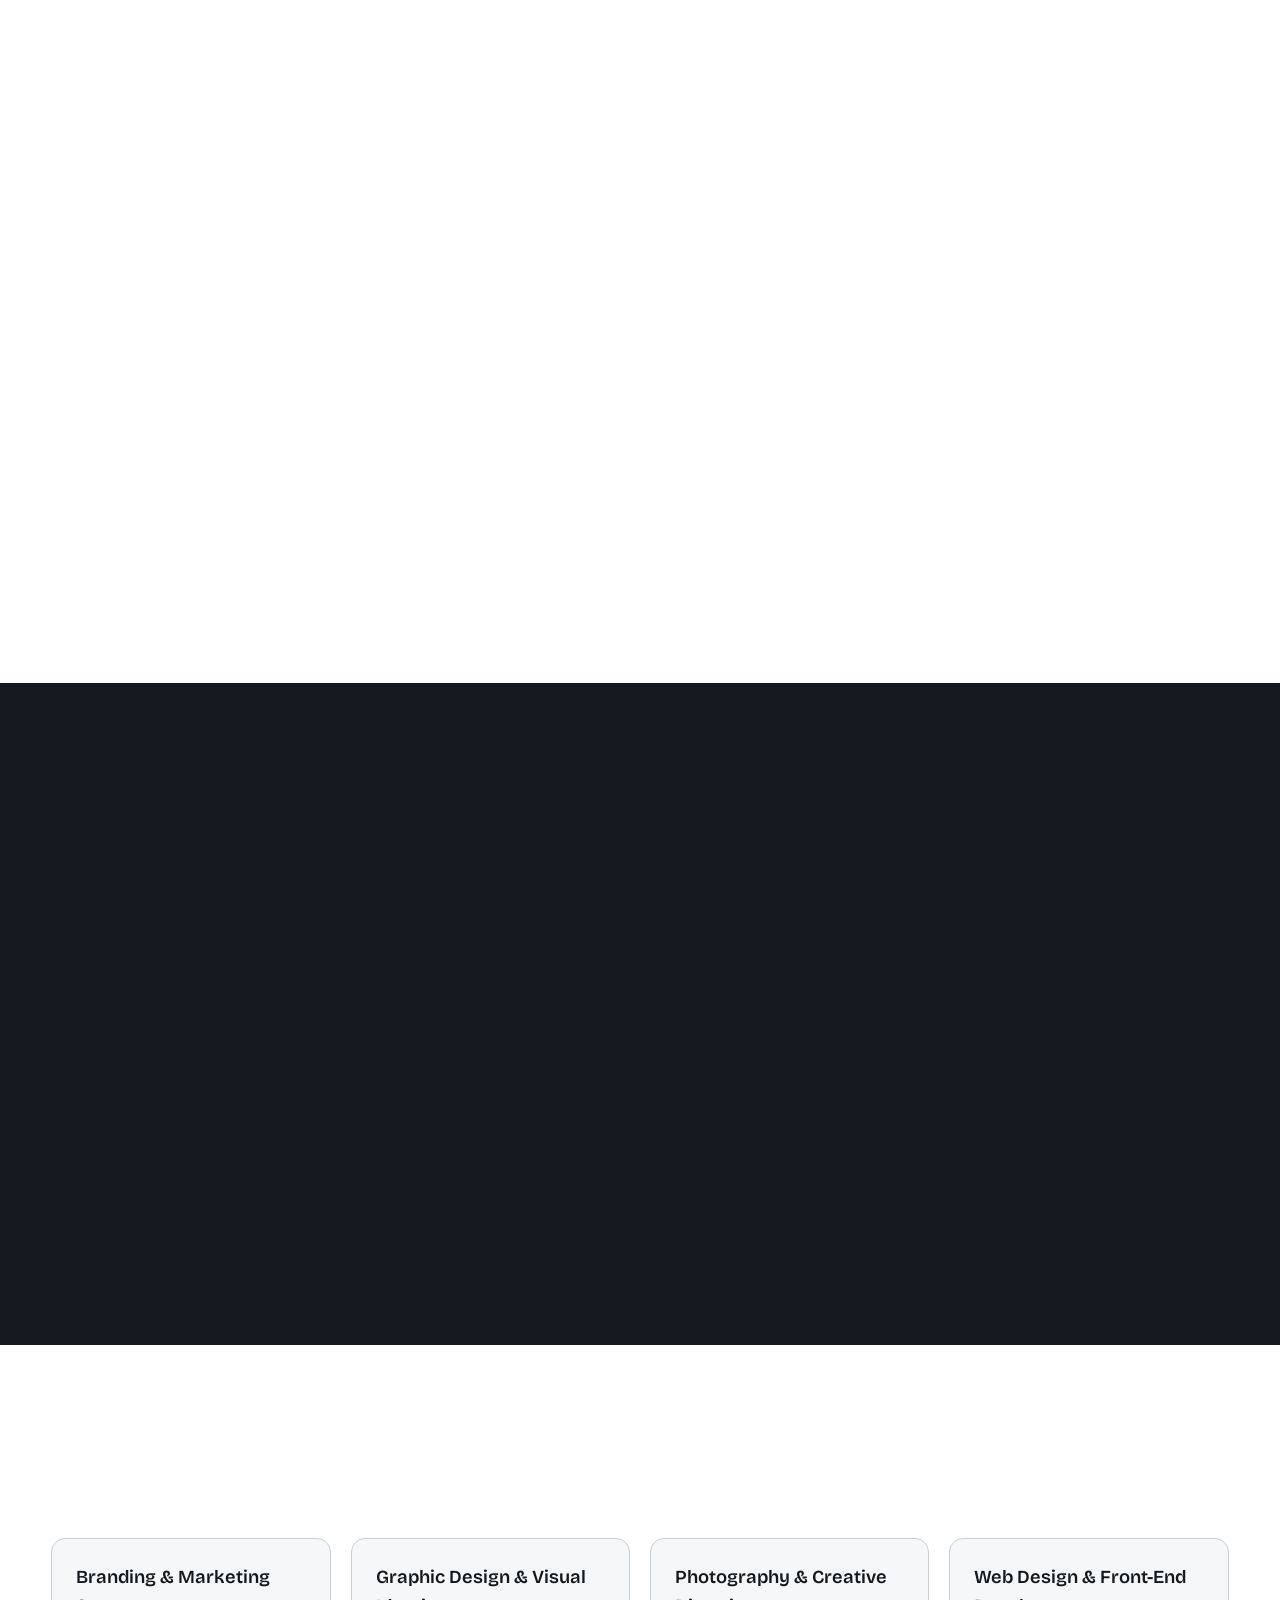
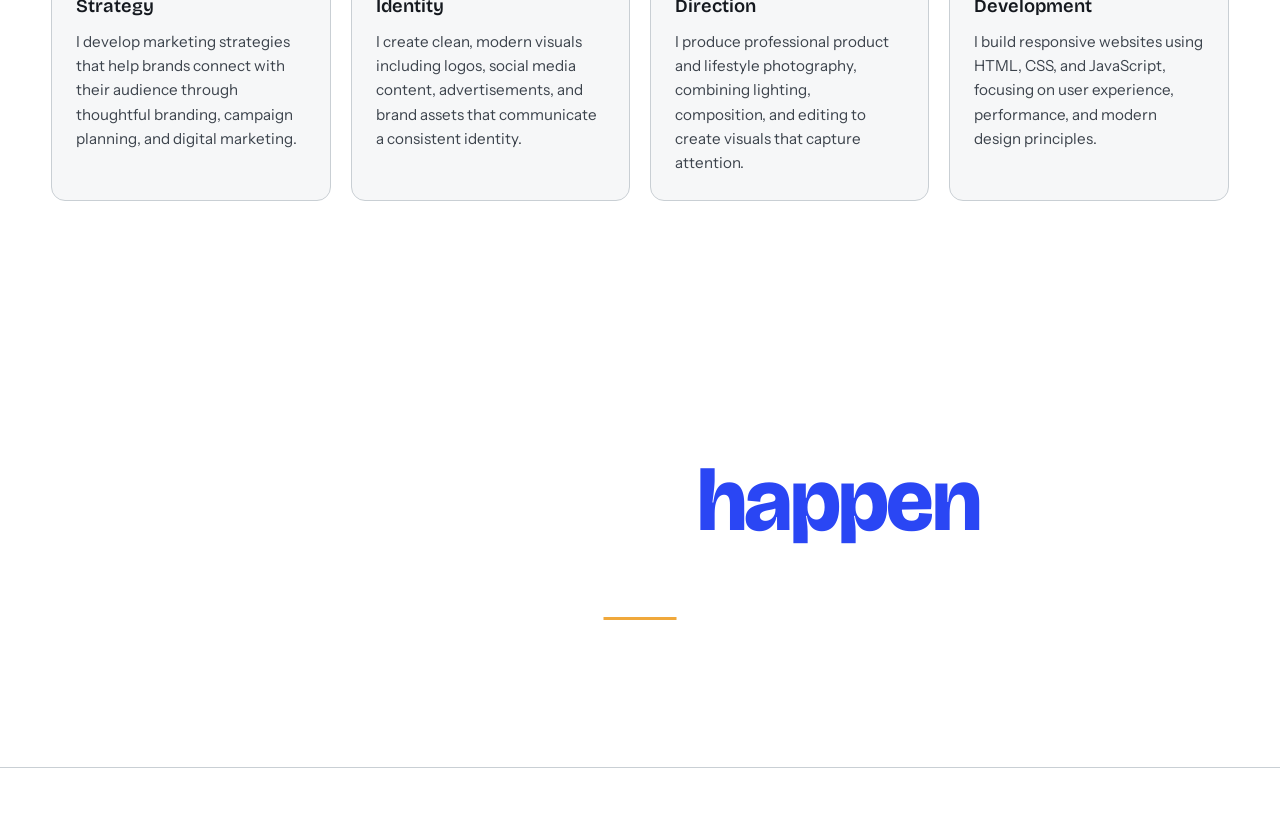
==== commit 4a4d4884: "Update index.html" ====
--- a/index.html
+++ b/index.html
@@ -33,6 +33,7 @@
           <a href="project-six.html">Designs</a>
           <a href="project-seven.html">Street Photography</a>
           <a href="project-eight.html">Product Photography</a>
+          <a href="project-nine.html">Web Design</a>
         </div>
       </div>
       <a href="#about">About</a>
@@ -253,6 +254,26 @@
           <h3><span class="u">Product Photography</span></h3>
           <p><span class="u">Creating clean and visually engaging product images that highlight details, design, and brand identity</span></p>
           <p class="mono work-tags">Photography · 2024</p>
+        </div>
+      </a>
+    </article>
+
+    <article class="work-card size-m">
+      <a class="work-link" href="project-nine.html">
+        <div class="work-media">
+          <img src="images/project-nine/site-one.jpg" alt="Preview of a concept website" loading="lazy" />
+          <div class="work-overlay">
+            <span class="overlay-btn">Visit site
+              <svg width="14" height="14" viewBox="0 0 14 14" fill="none" aria-hidden="true">
+                <path d="M3 11 11 3M5 3h6v6" stroke="currentColor" stroke-width="1.8" stroke-linecap="round" stroke-linejoin="round"/>
+              </svg>
+            </span>
+          </div>
+        </div>
+        <div class="work-info">
+          <h3><span class="u">Web Design</span></h3>
+          <p><span class="u">Concept websites built from scratch to show businesses what a clean, responsive online presence can look like.</span></p>
+          <p class="mono work-tags">Web Design & Development · 2026</p>
         </div>
       </a>
     </article>
@@ -329,6 +350,9 @@
         <a href="https://www.instagram.com/FADI.M.PHOTOGRAPHY" target="_blank" rel="noopener">Instagram</a>
         <a href="cv/fadi-michael-cv.pdf?v=4" target="_blank" rel="noopener">CV / Resume</a>
       </div>
+    </section>
+
+  </main>
  
   <footer class="site-footer mono">
     <p>© <span id="year"></span> Fadi Michael</p>
